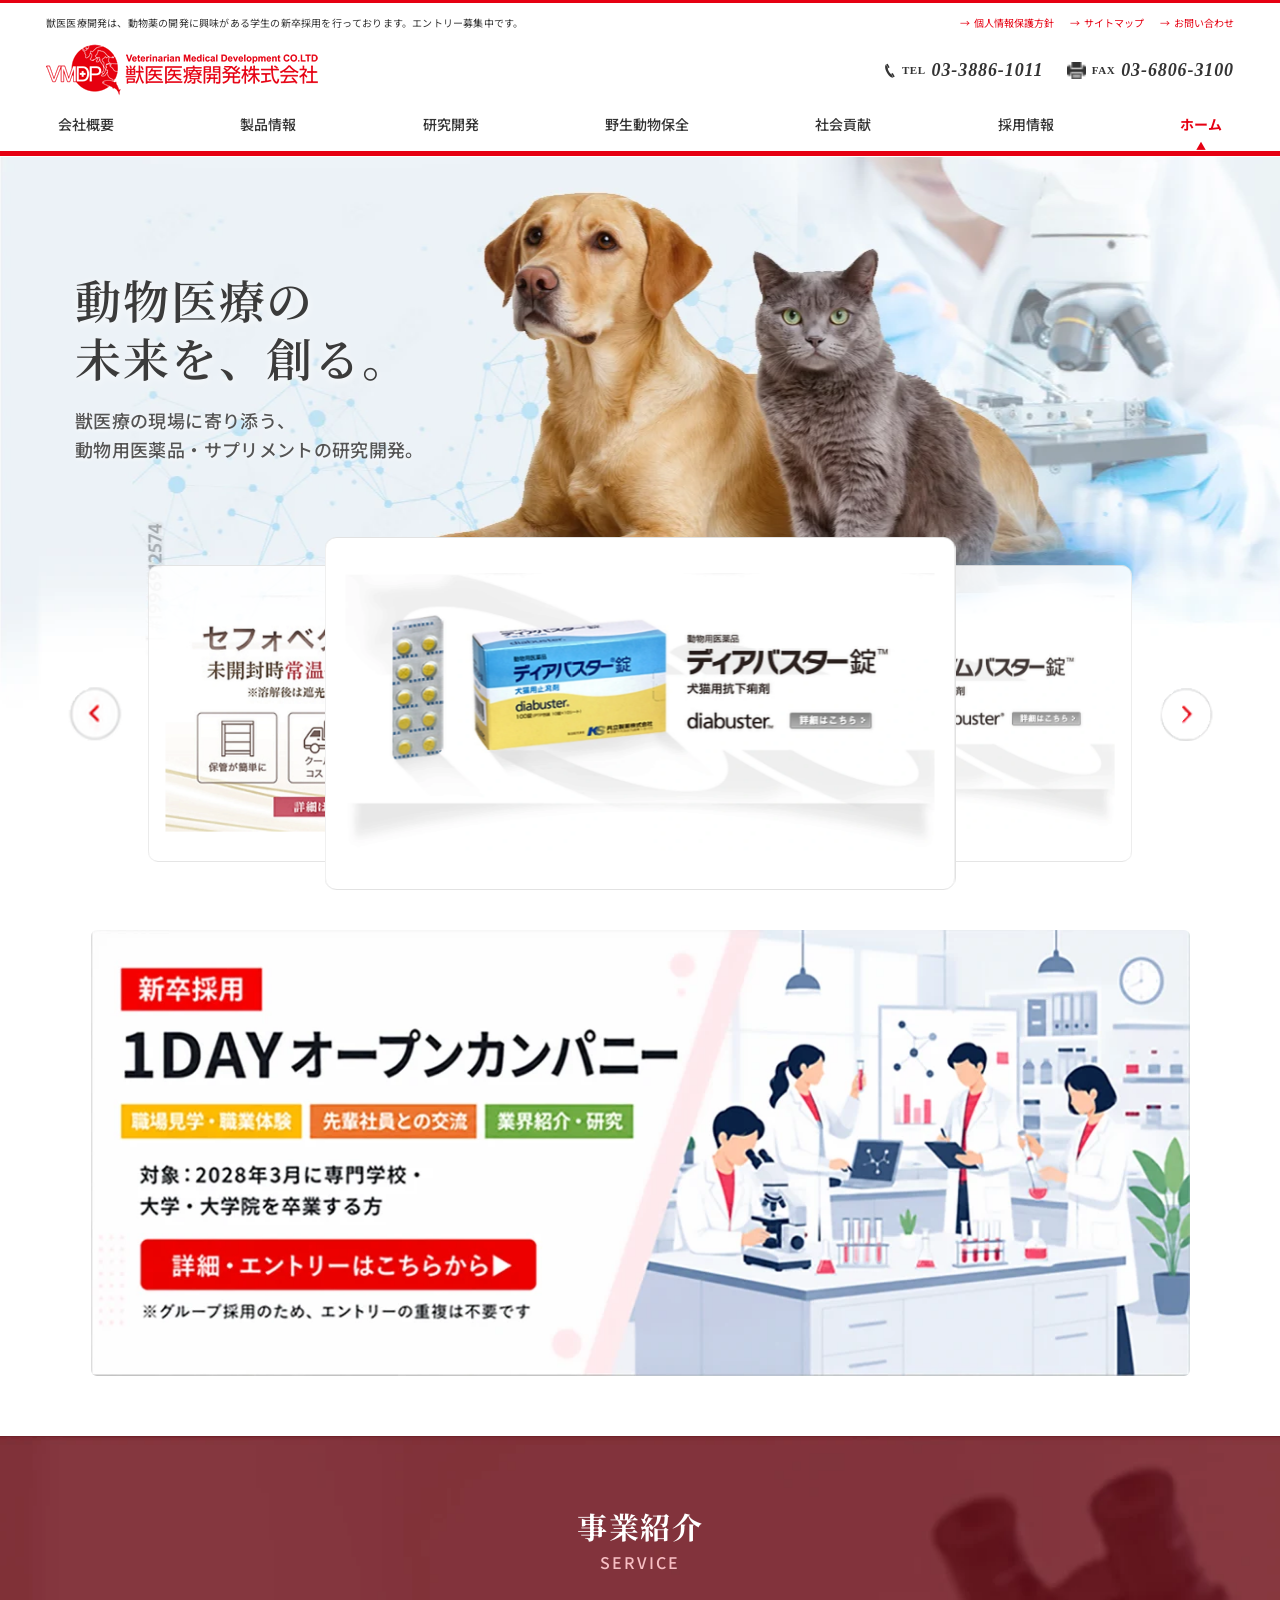
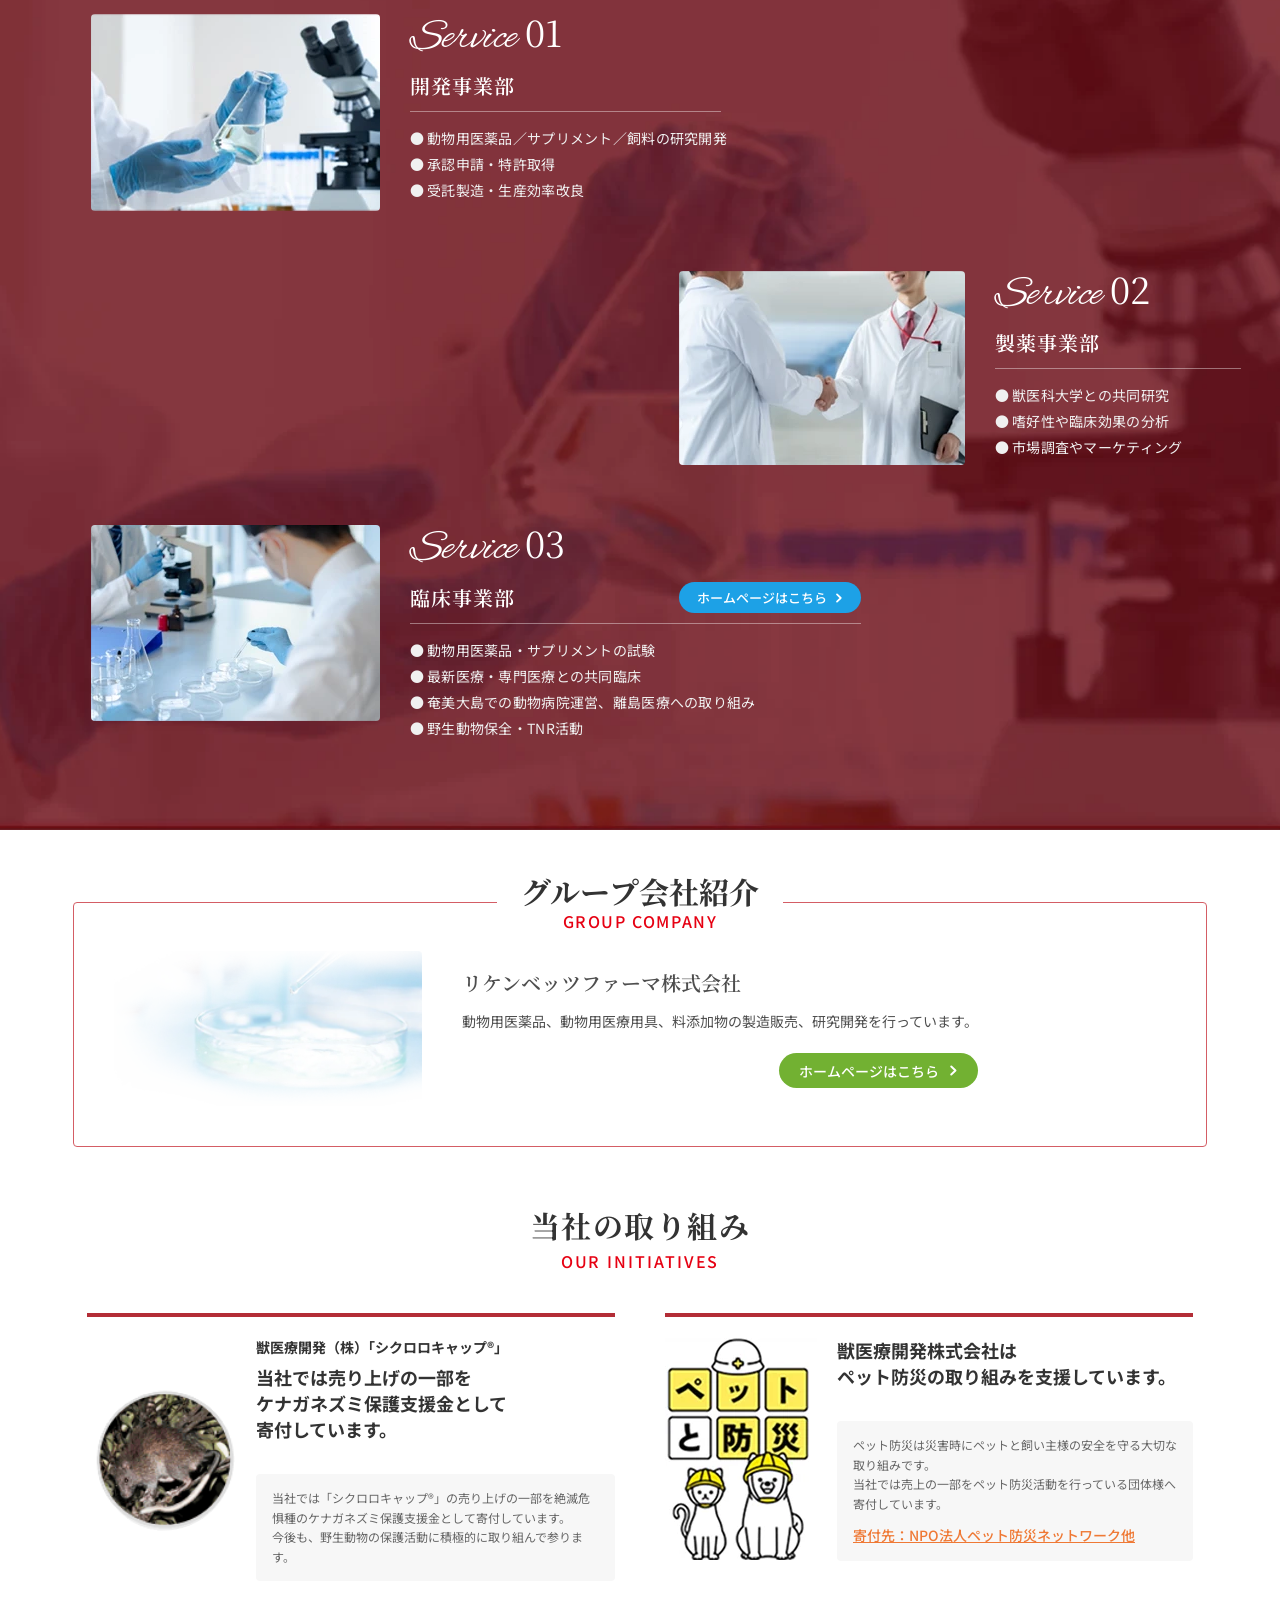
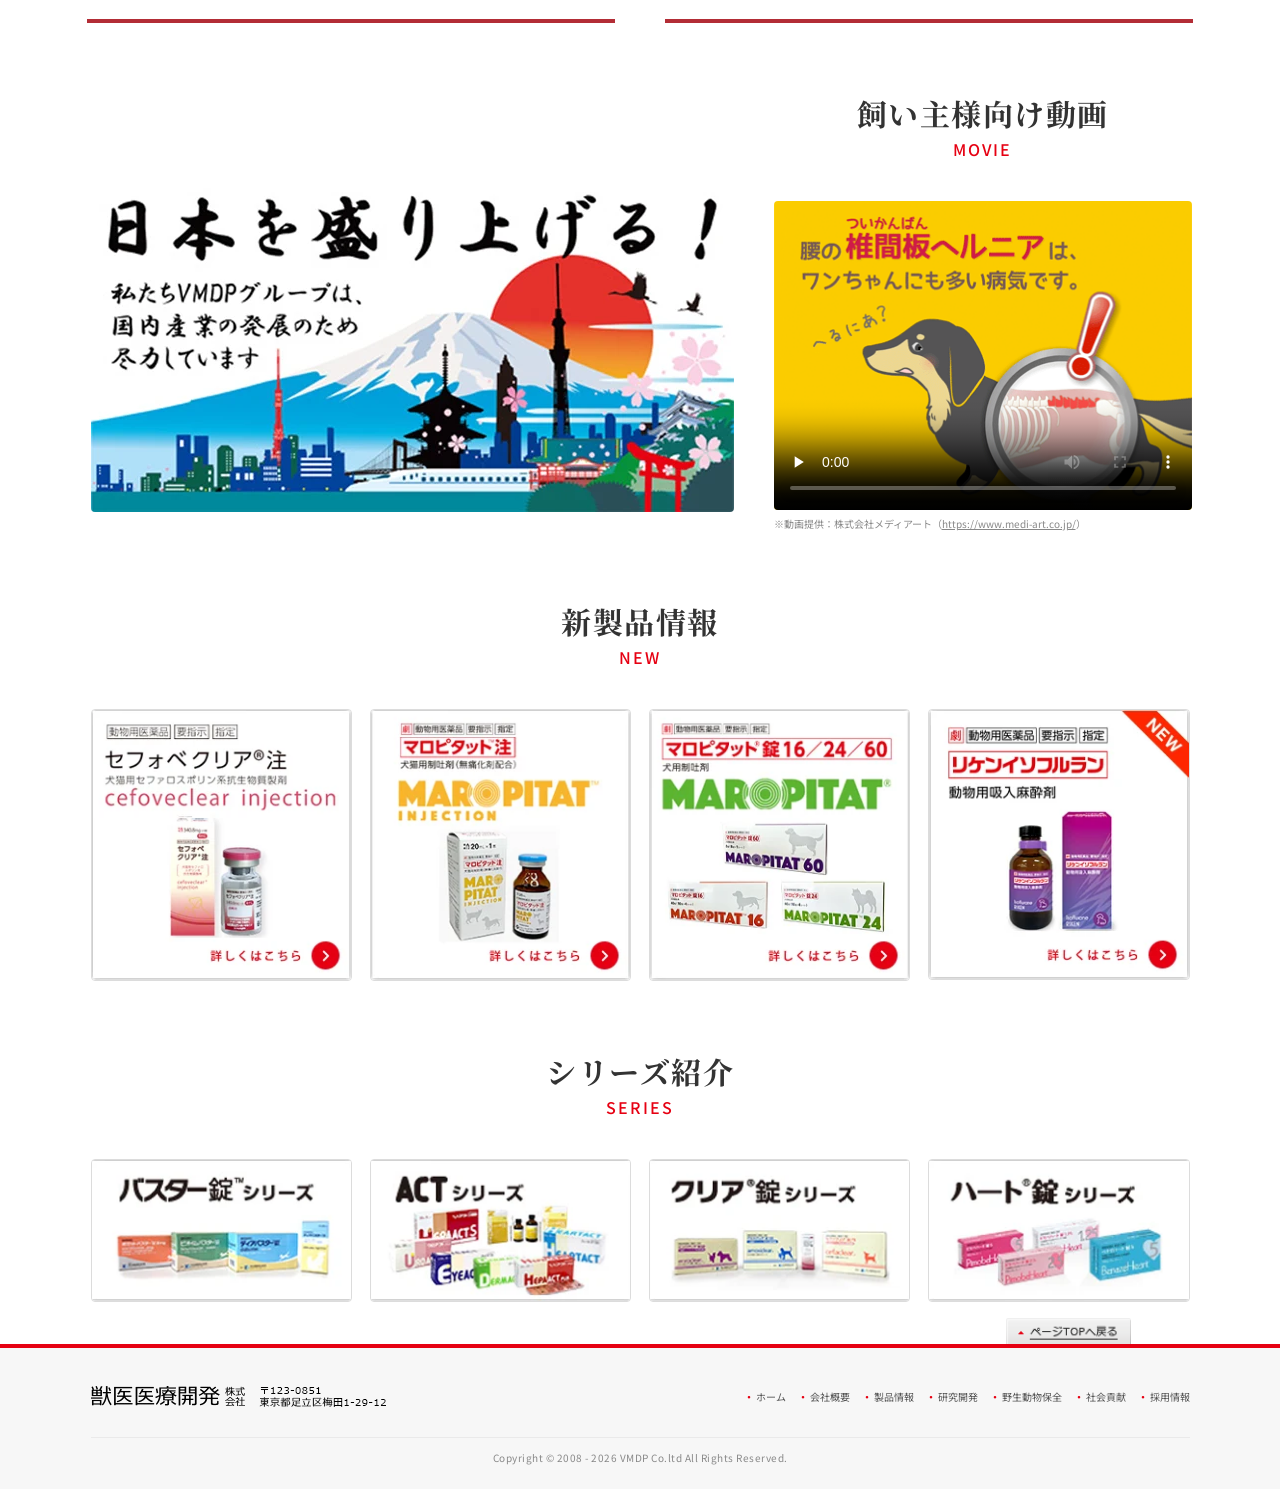
==== index.html @ 459ebd84 "Initial commit" ====
<!DOCTYPE html>
<html lang="ja">

<head>
    <meta charset="UTF-8">
    <meta name="viewport" content="width=device-width, initial-scale=1.0">
    <title>獣医医療開発株式会社　－VMDP－[home]</title>
    <meta name="keywords" content="獣医医療開発,獣医,獣医師,求人,募集,採用募集，ディアバスター,ビオイムバスター,ボミットバスター,ウロアクト,ヘパアクト">
    <meta name="description" content="獣医医療開発株式会社は、動物用医薬品・サプリメントの開発会社です。投薬コンプライアンス向上を目指し、製品開発を行っております。">
    <meta name="robots" content="ALL">

    <!-- Google Fonts: Noto Sans JP, Noto Serif JP, Alex Brush -->
    <link rel="preconnect" href="https://fonts.googleapis.com">
    <link rel="preconnect" href="https://fonts.gstatic.com" crossorigin>
    <link
        href="https://fonts.googleapis.com/css2?family=Alex+Brush&family=Noto+Sans+JP:wght@400;500;700&family=Noto+Serif+JP:wght@400;500;600;700&display=swap"
        rel="stylesheet">
    <link href="https://unpkg.com/aos@2.3.1/dist/aos.css" rel="stylesheet">
    <!-- Stylesheets -->
    <link rel="stylesheet" href="css/main.css">
    <link rel="stylesheet" href="css/top.css">
</head>

<body>
    <div id="allContents">

        <!-- ==================================================================
             Site Header
             ================================================================== -->
        <header class="site-header" id="header">
            <div class="header-inner">
                <!-- Top Utility Bar (Desktop only) -->
                <div class="header-top-bar">
                    <p class="header-notice">獣医医療開発は、動物薬の開発に興味がある学生の新卒採用を行っております。エントリー募集中です。</p>
                    <nav class="header-links" aria-label="Utility Links">
                        <a href="https://www.vmdp.jp/policy/">個人情報保護方針</a>
                        <a href="https://www.vmdp.jp/sitemap/">サイトマップ</a>
                        <a
                            href="mailto:&#109;&#107;&#45;&#118;&#101;&#116;&#64;&#118;&#109;&#100;&#112;&#46;&#106;&#112;">お問い合わせ</a>
                    </nav>
                </div>

                <!-- Middle Branding & Tel / SP Hamburger -->
                <div class="header-mid-bar">
                    <div class="header-logo">
                        <a href="index.html">
                            <picture>
                                <source media="(max-width: 767px)" srcset="images/2.webp" type="image/webp">
                                <source media="(max-width: 767px)" srcset="images/2.png" type="image/png">
                                <source srcset="images/19.png" type="image/png">
                                <img src="images/19.png" alt="獣医医療開発株式会社" width="272" height="52">
                            </picture>
                        </a>
                    </div>

                    <!-- Contact Details (Desktop) -->
                    <div class="header-contact">
                        <div class="contact-item">
                            <img src="images/2 .png" alt="TEL" width="12" height="17">
                            <span class="contact-label">TEL</span>
                            <span class="contact-number">03-3886-1011</span>
                        </div>
                        <div class="contact-item">
                            <img src="images/layer-13.png" alt="FAX" width="13" height="12">
                            <span class="contact-label">FAX</span>
                            <span class="contact-number">03-6806-3100</span>
                        </div>
                    </div>

                    <!-- Hamburger Button (Mobile <=767px) -->
                    <button type="button" class="hamburger-btn" id="hamburgerBtn" aria-label="メニューを開く"
                        aria-expanded="false" aria-controls="mobileDrawer">
                        <span class="bar bar-1"></span>
                        <span class="bar bar-2"></span>
                        <span class="bar bar-3"></span>
                    </button>
                </div>

                <!-- Main Global Navigation (Desktop) -->
                <nav class="header-nav" aria-label="Main Navigation">
                    <ul>
                        <li class="menuCorp"><a href="corp/index.html">会社概要</a></li>
                        <li class="menuProducts"><a href="http://vmdp.jp/products">製品情報</a></li>
                        <li class="menudDevelopment"><a href="https://www.vmdp.jp/development">研究開発</a></li>
                        <li class="menuProtection"><a href="https://www.vmdp.jp/protection">野生動物保全</a></li>
                        <li class="menudContributions"><a href="https://www.vmdp.jp/contributions">社会貢献</a></li>
                        <li class="menuRecruit"><a href="https://www.vmdp.jp/recruit">採用情報</a></li>
                        <li class="menuTop active"><a href="index.html">ホーム</a></li>
                    </ul>
                </nav>
            </div>
        </header>

        <!-- Mobile Full-screen Drawer Menu (Matching SP PSD メニューOPEN) -->
        <div class="mobile-drawer" id="mobileDrawer" aria-hidden="true">
            <div class="drawer-header">
                <button type="button" class="drawer-close-btn" id="drawerCloseBtn" aria-label="メニューを閉じる">
                    <span class="close-icon">&times;</span>
                </button>
            </div>
            <nav class="drawer-nav" aria-label="Mobile Navigation">
                <ul class="drawer-menu-list">
                    <li class="drawer-item active">
                        <a href="#">
                            <div class="drawer-item-text">
                                <span class="drawer-title-ja">ホーム</span>
                                <span class="drawer-title-en">HOME</span>
                            </div>
                            <span class="drawer-arrow">&gt;</span>
                        </a>
                    </li>
                    <li class="drawer-item">
                        <a href="corp/index.html">
                            <div class="drawer-item-text">
                                <span class="drawer-title-ja">会社概要</span>
                                <span class="drawer-title-en">COMPANY</span>
                            </div>
                            <span class="drawer-arrow">&gt;</span>
                        </a>
                    </li>
                    <li class="drawer-item">
                        <a href="http://vmdp.jp/products/">
                            <div class="drawer-item-text">
                                <span class="drawer-title-ja">製品情報</span>
                                <span class="drawer-title-en">PRODUCTS</span>
                            </div>
                            <span class="drawer-arrow">&gt;</span>
                        </a>
                    </li>
                    <li class="drawer-item">
                        <a href="https://www.vmdp.jp/development/">
                            <div class="drawer-item-text">
                                <span class="drawer-title-ja">研究開発</span>
                                <span class="drawer-title-en">development</span>
                            </div>
                            <span class="drawer-arrow">&gt;</span>
                        </a>
                    </li>
                    <li class="drawer-item">
                        <a href="https://www.vmdp.jp/protection/">
                            <div class="drawer-item-text">
                                <span class="drawer-title-ja">野生動物保全</span>
                                <span class="drawer-title-en">protection</span>
                            </div>
                            <span class="drawer-arrow">&gt;</span>
                        </a>
                    </li>
                    <li class="drawer-item">
                        <a href="https://www.vmdp.jp/contributions/">
                            <div class="drawer-item-text">
                                <span class="drawer-title-ja">社会貢献</span>
                                <span class="drawer-title-en">contributions</span>
                            </div>
                            <span class="drawer-arrow">&gt;</span>
                        </a>
                    </li>
                    <li class="drawer-item drawer-item-recruit">
                        <a href="https://www.vmdp.jp/recruit/">
                            <div class="drawer-item-text">
                                <span class="drawer-badge">新卒採用</span>
                                <span class="drawer-title-ja">採用情報</span>
                            </div>
                            <span class="drawer-arrow">&gt;</span>
                        </a>
                    </li>
                </ul>

                <div class="drawer-sublinks">
                    <a href="https://www.vmdp.jp/policy/">個人情報保護方針</a>
                    <span class="sublinks-sep">|</span>
                    <a href="https://www.vmdp.jp/sitemap/">サイトマップ</a>
                    <span class="sublinks-sep">|</span>
                    <a href="mailto:mk-vet@vmdp.jp">お問い合わせ</a>
                </div>
            </nav>
        </div>
        <div class="drawer-backdrop" id="drawerBackdrop"></div>

        <!-- ==================================================================
             Main Content Area
             ================================================================== -->
        <main id="main">

            <!-- Hero / Main Visual Section -->
            <section class="hero-section" id="hero">
                <div class="hero-text-block" data-aos="fade-right" data-aos-offset="300" data-aos-easing="ease-in-sine">
                    <h1 class="hero-catchcopy">動物医療の<br>未来を、創る。</h1>
                    <p class="hero-subcopy">獣医療の現場に寄り添う、<br>動物用医薬品・サプリメントの研究開発。</p>
                </div>

                <!-- Mobile Separated Hero Visual Layer (Matching SP reference) -->
                <div class="hero-sp-visual" aria-hidden="true">
                    <picture>
                        <source srcset="images/mbl23.webp" type="image/webp">
                        <img src="images/mbl23.png" alt="" width="388" height="239">
                    </picture>
                </div>

                <!-- Floating Product 3D Card Slider -->
                <div class="hero-slider-wrap" id="heroSliderWrap">
                    <button type="button" class="slider-arrow slider-arrow-prev" id="sliderPrevBtn" aria-label="前へ">
                        <picture>
                            <source media="(max-width: 767px)" srcset="images/9.png">
                            <img src="images/arrow_prev.png" alt="前へ" width="70" height="83">
                        </picture>
                    </button>

                    <div class="hero-slider-stage" id="heroSliderStage">
                        <!-- Slide 1: セフォベクリア注 -->
                        <a href="https://www.vmdp.jp/products/cefoveclear/cefoveclear.html"
                            class="hero-slider-card card-center is-active" aria-label="セフォベクリア注">
                            <picture>
                                <source srcset="slider/028_hd.webp" type="image/webp">
                                <img src="slider/028_hd.png" alt="セフォベクリア注" class="slider-card-inner-img" width="1170"
                                    height="558" fetchpriority="high">
                            </picture>
                        </a>
                        <!-- Slide 2: ディアバスター錠 -->
                        <a href="https://www.vmdp.jp/products/diabuster/diabuster.html"
                            class="hero-slider-card card-next" aria-label="ディアバスター錠">
                            <picture>
                                <source srcset="slider/001_hd.webp" type="image/webp">
                                <img src="slider/001_hd.png" alt="ディアバスター錠" class="slider-card-inner-img" width="1254"
                                    height="600">
                            </picture>
                        </a>
                        <!-- Slide 3: ビオイムバスター錠 -->
                        <a href="https://www.vmdp.jp/products/bioymbuster/bioymbuster.html"
                            class="hero-slider-card card-hidden-right" aria-label="ビオイムバスター錠">
                            <picture>
                                <source srcset="slider/002_hd.webp" type="image/webp">
                                <img src="slider/002_hd.png" alt="ビオイムバスター錠" class="slider-card-inner-img" width="1254"
                                    height="600">
                            </picture>
                        </a>
                        <!-- Slide 4: ボミットバスター錠 -->
                        <a href="https://www.vmdp.jp/products/vomitbuster/vomitbuster.html"
                            class="hero-slider-card card-hidden-right" aria-label="ボミットバスター錠">
                            <picture>
                                <source srcset="slider/003_hd.webp" type="image/webp">
                                <img src="slider/003_hd.png" alt="ボミットバスター錠" class="slider-card-inner-img" width="1254"
                                    height="600">
                            </picture>
                        </a>
                        <!-- Slide 5: アモキシクリア錠 -->
                        <a href="https://www.vmdp.jp/products/amoxiclear/amoxiclear.html"
                            class="hero-slider-card card-hidden-left" aria-label="アモキシクリア錠">
                            <picture>
                                <source srcset="slider/004_hd.webp" type="image/webp">
                                <img src="slider/004_hd.png" alt="アモキシクリア錠" class="slider-card-inner-img" width="1254"
                                    height="600">
                            </picture>
                        </a>
                        <!-- Slide 6: セファクリア錠 -->
                        <a href="https://www.vmdp.jp/products/cefaclear/cefaclear.html"
                            class="hero-slider-card card-prev" aria-label="セファクリア錠">
                            <picture>
                                <source srcset="slider/005_hd.webp" type="image/webp">
                                <img src="slider/005_hd.png" alt="セファクリア錠" class="slider-card-inner-img" width="1254"
                                    height="600">
                            </picture>
                        </a>
                    </div>

                    <button type="button" class="slider-arrow slider-arrow-next" id="sliderNextBtn" aria-label="次へ">
                        <picture>
                            <source media="(max-width: 767px)" srcset="images/8.png">
                            <img src="images/22.png" alt="次へ" width="84" height="97">
                        </picture>
                    </button>
                </div>

                <!-- Hero Bottom Wave Transition (Clean curve path) -->
                <div class="hero-wave-container" aria-hidden="true">
                    <svg class="hero-wave-svg" viewBox="0 0 1440 60" preserveAspectRatio="none">
                        <path fill="#ffffff" d="M0,20 C380,55 960,-10 1440,25 L1440,60 L0,60 Z"></path>
                    </svg>
                </div>
            </section>

            <!-- 1DAY Open Company Recruit Banner -->
            <section class="top-recruit-section" aria-label="1DAY オープンカンパニー">
                <a href="https://www.vmdp.jp/recruit" class="recruit-banner-link" data-aos="fade-right"
                    data-aos-offset="300" data-aos-easing="ease-in-sine">
                    <picture>
                        <source media="(max-width: 767px)" srcset="images/12.webp" type="image/webp">
                        <source media="(max-width: 767px)" srcset="images/12.png" type="image/png">
                        <source srcset="images/43.webp" type="image/webp">
                        <img src="images/43.png" alt="新卒採用 1DAY オープンカンパニー 短時間・WEB開催 大阪と東京2会場 獣医師の就業 詳細・エントリーはこちらから"
                            width="1131" height="459" loading="lazy">
                    </picture>
                </a>
            </section>

            <!-- 事業紹介 (SERVICE) Section -->
            <section class="service-section" id="service">
                <div class="service-container">
                    <div class="section-heading light">
                        <h2 class="main-title">事業紹介</h2>
                        <span class="sub-title">SERVICE</span>
                    </div>

                    <!-- Service 01: 開発事業部 -->
                    <article class="service-item service-item-01">
                        <div class="service-photo" data-aos="fade-right" data-aos-offset="300"
                            data-aos-easing="ease-in-sine">
                            <picture>
                                <source srcset="images/service_01.webp" type="image/webp">
                                <img src="images/service_01.jpg" alt="開発事業部" width="289" height="197" loading="lazy">
                            </picture>
                        </div>
                        <div class="service-info">
                            <div class="service-num-row">
                                <span class="service-script">Service</span>
                                <span class="service-num">01</span>
                            </div>
                            <h3 class="service-division">開発事業部</h3>
                            <div class="service-line line-01"></div>
                            <ul class="service-bullets">
                                <li>● 動物用医薬品／サプリメント／飼料の研究開発</li>
                                <li>● 承認申請・特許取得</li>
                                <li>● 受託製造・生産効率改良</li>
                            </ul>
                        </div>
                    </article>

                    <!-- Service 02: 製薬事業部 (PC right-aligned) -->
                    <article class="service-item service-item-02">
                        <div class="service-photo" data-aos="fade-left" data-aos-offset="300"
                            data-aos-easing="ease-in-sine">
                            <picture>
                                <source srcset="images/service_02.webp" type="image/webp">
                                <img src="images/service_02.jpg" alt="製薬事業部" width="286" height="194" loading="lazy">
                            </picture>
                        </div>
                        <div class="service-info">
                            <div class="service-num-row">
                                <span class="service-script">Service</span>
                                <span class="service-num">02</span>
                            </div>
                            <h3 class="service-division">製薬事業部</h3>
                            <div class="service-line line-02"></div>
                            <ul class="service-bullets">
                                <li>● 獣医科大学との共同研究</li>
                                <li>● 嗜好性や臨床効果の分析</li>
                                <li>● 市場調査やマーケティング</li>
                            </ul>
                        </div>
                    </article>

                    <!-- Service 03: 臨床事業部 -->
                    <article class="service-item service-item-03">
                        <div class="service-photo" data-aos="fade-right" data-aos-offset="300"
                            data-aos-easing="ease-in-sine">
                            <picture>
                                <source srcset="images/service_03.webp" type="image/webp">
                                <img src="images/service_03.jpg" alt="臨床事業部" width="289" height="196" loading="lazy">
                            </picture>
                        </div>
                        <div class="service-info">
                            <div class="service-num-row">
                                <span class="service-script">Service</span>
                                <span class="service-num">03</span>
                            </div>
                            <div class="service-division-row">
                                <h3 class="service-division">臨床事業部</h3>
                                <a href="https://www.vmdp.jp/" target="_blank" rel="noopener noreferrer"
                                    class="btn-blue-pill">
                                    <span>ホームページはこちら</span>
                                    <svg class="btn-chevron" viewBox="0 0 10 14" fill="none" stroke="currentColor"
                                        stroke-width="2.2" stroke-linecap="round" stroke-linejoin="round"
                                        aria-hidden="true">
                                        <polyline points="2.5,2.5 7.2,7 2.5,11.5" />
                                    </svg>
                                </a>
                            </div>
                            <div class="service-line line-03"></div>
                            <ul class="service-bullets">
                                <li>● 動物用医薬品・サプリメントの試験</li>
                                <li>● 最新医療・専門医療との共同臨床</li>
                                <li>● 奄美大島での動物病院運営、離島医療への取り組み</li>
                                <li>● 野生動物保全・TNR活動</li>
                            </ul>
                        </div>
                    </article>
                </div>
            </section>

            <!-- グループ会社紹介 (GROUP COMPANY) Section -->
            <section class="group-company-section" id="group-company">
                <div class="group-company-heading">
                    <h2 class="main-title">グループ会社紹介</h2>
                    <span class="sub-title">Group COMPANY</span>
                </div>
                <div class="group-company-content">
                    <div class="group-building-photo" data-aos="fade-right" data-aos-offset="300"
                        data-aos-easing="ease-in-sine">
                        <picture>
                            <source srcset="images/107.webp" type="image/webp">
                            <img src="images/107.png" alt="リケンベッツファーマ株式会社 社屋" width="308" height="155" loading="lazy">
                        </picture>
                    </div>
                    <div class="group-company-info">
                        <h3 class="group-company-name">リケンベッツファーマ株式会社</h3>
                        <p class="group-company-desc">動物用医薬品、動物用医療用具、料添加物の製造販売、研究開発を行っています。</p>
                        <div class="group-company-btn-green">
                            <a href="https://www.vmdp.jp/" target="_blank" rel="noopener noreferrer"
                                class="btn-green-pill">
                                <span>ホームページはこちら</span>
                                <svg class="btn-chevron" viewBox="0 0 10 14" fill="none" stroke="currentColor"
                                    stroke-width="2.2" stroke-linecap="round" stroke-linejoin="round"
                                    aria-hidden="true">
                                    <polyline points="2.5,2.5 7.2,7 2.5,11.5" />
                                </svg>
                            </a>
                        </div>
                    </div>
                </div>
            </section>

            <!-- 当社の取り組み (OUR INITIATIVES) Section -->
            <section class="initiatives-section" id="initiatives">
                <div class="section-heading">
                    <h2 class="main-title">当社の取り組み</h2>
                    <span class="sub-title">Our Initiatives</span>
                </div>

                <div class="initiatives-grid">
                    <!-- Left Column: ケナガネズミ -->
                    <div class="initiative-col">
                        <div class="initiative-header-row">
                            <div class="round-image-wrap" data-aos="fade-right" data-aos-offset="300"
                                data-aos-easing="ease-in-sine">
                                <picture>
                                    <source srcset="images/106.png" type="image/webp">
                                    <img src="images/106.png" alt="ケナガネズミ" width="149" height="144" loading="lazy">
                                </picture>
                            </div>
                            <div class="initiative-text-side">
                                <p class="initiative-sub">獣医療開発（株）「シクロロキャップ®」</p>
                                <p class="initiative-bold-copy">当社では売り上げの一部を<br>ケナガネズミ保護支援金として<br>寄付しています。</p>
                                <div class="initiative-gray-box">
                                    当社では「シクロロキャップ®」の売り上げの一部を絶滅危惧種のケナガネズミ保護支援金として寄付しています。<br>今後も、野生動物の保護活動に積極的に取り組んで参ります。
                                </div>
                            </div>
                        </div>

                    </div>

                    <!-- Right Column: ペット防災 -->
                    <div class="initiative-col">
                        <div class="initiative-header-row">
                            <div class="bousai-image-wrap" data-aos="fade-left" data-aos-offset="300"
                                data-aos-easing="ease-in-sine">
                                <picture>
                                    <source srcset="images/pet_bousai.webp" type="image/webp">
                                    <img src="images/pet_bousai.png" alt="ペットと防災" width="152" height="222"
                                        loading="lazy">
                                </picture>
                            </div>
                            <div class="initiative-text-side">
                                <p class="initiative-bold-copy">獣医療開発株式会社は<br>ペット防災の取り組みを支援しています。</p>
                                <div class="initiative-gray-box">
                                    ペット防災は災害時にペットと飼い主様の安全を守る大切な取り組みです。<br>当社では売上の一部をペット防災活動を行っている団体様へ寄付しています。
                                    <a href="https://petbousai.jp/support-company" target="_blank"
                                        rel="noopener noreferrer" class="link-orange">寄付先：NPO法人ペット防災ネットワーク他</a>
                                </div>
                            </div>
                        </div>

                    </div>
                </div>
            </section>

            <!-- 飼い主様向け動画 & 日本を盛り上げる Section -->
            <section class="media-section" id="media">
                <!-- Left Banner: 日本を盛り上げる！ -->
                <div class="media-banner-col" data-aos="fade-right" data-aos-offset="300"
                    data-aos-easing="ease-in-sine">
                    <picture>
                        <source media="(max-width: 767px)" srcset="images/56.webp" type="image/webp">
                        <source media="(max-width: 767px)" srcset="images/56.png" type="image/png">
                        <source srcset="images/94.webp" type="image/webp">
                        <img src="images/94.png" alt="日本を盛り上げる！ 私たちVMDPグループは、日本全国の獣医療従事者の皆様を応援しています。" width="643"
                            height="332" loading="lazy">
                    </picture>
                </div>

                <!-- Right Video: 飼い主様向け動画 -->
                <div class="media-video-col">
                    <div class="section-heading">
                        <h2 class="main-title">飼い主様向け動画</h2>
                        <span class="sub-title">MOVIE</span>
                    </div>
                    <div class="video-player-wrap" data-aos="fade-left" data-aos-offset="300"
                        data-aos-easing="ease-in-sine">
                        <video controls poster="images/top_movie/movie_thum.png" controlsList="nodownload"
                            preload="none" aria-label="飼い主様向け動画">
                            <source src="images/top_movie/owner.webm" type="video/mp4">
                            <p>※ご利用のブラウザでは動画を再生することができません。</p>
                        </video>
                    </div>
                    <p class="movie-caption">※動画提供：株式会社メディアート（<a href="https://www.medi-art.co.jp/" target="_blank"
                            rel="noopener noreferrer">https://www.medi-art.co.jp/</a>）</p>
                </div>
            </section>

            <!-- 新製品情報 (NEW) Section -->
            <section class="new-products-section" id="new-products">
                <div class="section-heading">
                    <h2 class="main-title">新製品情報</h2>
                    <span class="sub-title">NEW</span>
                </div>

                <div class="products-grid">
                    <a href="https://www.vmdp.jp/products/cefoveclear/" class="product-card-link" data-aos="fade-right"
                        data-aos-offset="300" data-aos-easing="ease-in-sine">
                        <picture>
                            <source srcset="images/new_prod_1.webp" type="image/webp">
                            <img src="images/new_prod_1.png" alt="セフォベクリア注" width="269" height="280" loading="lazy">
                        </picture>
                    </a>
                    <a href="https://www.vmdp.jp/products/maropitat/" class="product-card-link" data-aos="fade-right"
                        data-aos-offset="300" data-aos-easing="ease-in-sine">
                        <picture>
                            <source srcset="images/new_prod_2.webp" type="image/webp">
                            <img src="images/new_prod_2.png" alt="マロピタット注" width="269" height="280" loading="lazy">
                        </picture>
                    </a>
                    <a href="https://www.vmdp.jp/products/maropitat_tab/" class="product-card-link" data-aos="fade-left"
                        data-aos-offset="300" data-aos-easing="ease-in-sine">
                        <picture>
                            <source srcset="images/new_prod_3.webp" type="image/webp">
                            <img src="images/new_prod_3.png" alt="マロピタット錠" width="269" height="280" loading="lazy">
                        </picture>
                    </a>
                    <a href="https://www.vmdp.jp/products/isoflurane/" class="product-card-link" data-aos="fade-left"
                        data-aos-offset="300" data-aos-easing="ease-in-sine">
                        <picture>
                            <source srcset="images/new_prod_4.webp" type="image/webp">
                            <img src="images/new_prod_4.png" alt="リケンイソフラン" width="270" height="280" loading="lazy">
                        </picture>
                    </a>
                </div>
            </section>

            <!-- シリーズ紹介 (SERIES) Section -->
            <section class="series-section" id="series">
                <div class="section-heading">
                    <h2 class="main-title">シリーズ紹介</h2>
                    <span class="sub-title">SERIES</span>
                </div>

                <div class="series-grid">
                    <a href="https://www.vmdp.jp/series_buster/" class="series-card-link" data-aos="fade-right"
                        data-aos-offset="300" data-aos-easing="ease-in-sine">
                        <picture>
                            <source srcset="images/series_1.webp" type="image/webp">
                            <img src="images/series_1.png" alt="バスター錠シリーズ" width="269" height="143" loading="lazy">
                        </picture>
                    </a>
                    <a href="https://www.vmdp.jp/series_act/" class="series-card-link" data-aos="fade-right"
                        data-aos-offset="300" data-aos-easing="ease-in-sine">
                        <picture>
                            <source srcset="images/series_2.webp" type="image/webp">
                            <img src="images/series_2.png" alt="ACTシリーズ" width="269" height="143" loading="lazy">
                        </picture>
                    </a>
                    <a href="https://www.vmdp.jp/series_clear/" class="series-card-link" data-aos="fade-left"
                        data-aos-offset="300" data-aos-easing="ease-in-sine">
                        <picture>
                            <source srcset="images/series_3.webp" type="image/webp">
                            <img src="images/series_3.png" alt="クリア錠シリーズ" width="269" height="143" loading="lazy">
                        </picture>
                    </a>
                    <a href="https://www.vmdp.jp/series_heart/" class="series-card-link" data-aos="fade-left"
                        data-aos-offset="300" data-aos-easing="ease-in-sine">
                        <picture>
                            <source srcset="images/series_4.webp" type="image/webp">
                            <img src="images/series_4.png" alt="ハート錠シリーズ" width="270" height="143" loading="lazy">
                        </picture>
                    </a>
                </div>
            </section>

        </main>

        <!-- ==================================================================
             Site Footer
             ================================================================== -->
        <div class="site-footer-wrap">
            <!-- Back to top button (Desktop) -->
            <div class="footer-pagetop-bar">
                <a href="#allContents" class="pagetop-link" aria-label="ページTOPへ戻る">
                    <img src="images/bt_totop.gif" alt="ページTOPへ戻る" width="125" height="26">
                </a>
            </div>

            <!-- Footer main -->
            <footer class="site-footer" id="footer">
                <div class="footer-inner">
                    <!-- Desktop Footer Row -->
                    <div class="footer-main-row">
                        <div class="footer-brand">
                            <a href="index.html">
                                <picture>
                                    <source srcset="images/footer_logo.webp" type="image/webp">
                                    <img src="images/footer_logo.png" alt="獣医医療開発株式会社" width="363" height="41"
                                        loading="lazy">
                                </picture>
                            </a>
                        </div>
                        <nav class="footer-nav" aria-label="Footer Navigation">
                            <ul>
                                <li class="menuTop"><a href="index.html">ホーム</a></li>
                                <li class="menuCorp"><a href="https://www.vmdp.jp/corp/">会社概要</a></li>
                                <li class="menuProducts"><a href="http://vmdp.jp/products/">製品情報</a></li>
                                <li class="menudDevelopment"><a href="https://www.vmdp.jp/development/">研究開発</a></li>
                                <li class="menuProtection"><a href="https://www.vmdp.jp/protection/">野生動物保全</a></li>
                                <li class="menudContributions"><a href="https://www.vmdp.jp/contributions/">社会貢献</a>
                                </li>
                                <li class="menuRecruit"><a href="https://www.vmdp.jp/recruit/">採用情報</a></li>
                            </ul>
                        </nav>
                    </div>

                    <!-- SP Mobile Footer Content (Matching SP PSD) -->
                    <div class="footer-sp-content">
                        <div class="footer-sp-logo">
                            <a href="index.html">
                                <picture>
                                    <source srcset="images/footer_logo_sp.webp" type="image/webp">
                                    <img src="images/footer_logo_sp.png" alt="獣医医療開発株式会社" width="376" height="50"
                                        loading="lazy">
                                </picture>
                            </a>
                        </div>
                        <nav class="footer-sp-nav" aria-label="Mobile Footer Navigation">
                            <ul class="sp-nav-col">
                                <li><a href="index.html"><span class="sp-dot">●</span>ホーム</a></li>
                                <li><a href="https://www.vmdp.jp/corp/"><span class="sp-dot">●</span>会社概要</a></li>
                                <li><a href="http://vmdp.jp/products/"><span class="sp-dot">●</span>製品情報</a></li>
                                <li><a href="https://www.vmdp.jp/development/"><span class="sp-dot">●</span>研究開発</a>
                                </li>
                            </ul>
                            <ul class="sp-nav-col">
                                <li><a href="https://www.vmdp.jp/protection/"><span class="sp-dot">●</span>野生動物保全</a>
                                </li>
                                <li><a href="https://www.vmdp.jp/contributions/"><span class="sp-dot">●</span>社会貢献</a>
                                </li>
                                <li><a href="https://www.vmdp.jp/recruit/"><span class="sp-dot">●</span>採用情報</a></li>
                            </ul>
                        </nav>
                    </div>

                    <p class="footer-copyright">Copyright &copy; 2008 - 2026 VMDP Co.ltd All Rights Reserved.</p>
                </div>
            </footer>
        </div>

        <!-- Floating Back to Top Button for Mobile (Matching SP PSD 楕円形 1) -->
        <a href="#allContents" class="sp-floating-totop" id="spTotop" aria-label="ページTOPへ戻る">
            <picture>
                <source srcset="images/sp_totop.webp" type="image/webp">
                <img src="images/sp_totop.png" alt="TOP" width="56" height="56">
            </picture>
        </a>

    </div>

    <!-- Scripts -->
    <script src="js/main.js"></script>
    <script src="https://unpkg.com/aos@2.3.1/dist/aos.js"></script>
    <script>
        AOS.init();
    </script>
</body>

</html>
---- css/main.css ----
/* ==========================================================================
   VMDP Main Stylesheet
   Modern semantic CSS, rem units, zero unnecessary !important
   Responsive component breakpoints at 1279px, 1024px, 767px
   ========================================================================== */

/* --------------------------------------------------------------------------
   CSS Variables & Tokens
   -------------------------------------------------------------------------- */
:root {
    --primary-red: #e60012;
    --primary-red-hover: #c4000f;
    --dark-wine: #70222a;
    --wine-line: #b32d36;
    --wine-border: #d45d65;
    --wine-footer-bar: #8c1e28;
    --text-dark: #333333;
    --text-body: #4e4e4e;
    --text-muted: #666666;
    --text-light: #888888;
    --bg-light: #f7f7f7;
    --border-color: #e5e5e5;
    --container-width: 70.6875rem;
    /* 1131px */
    --content-max-width: 80rem;
    /* 1280px */
}

/* --------------------------------------------------------------------------
   Reset & Base Elements
   -------------------------------------------------------------------------- */
*,
*::before,
*::after {
    box-sizing: border-box;
    margin: 0;
    padding: 0;
}

html {
    font-size: 16px;
    scroll-behavior: smooth;
    overflow-x: hidden;
}

body {
    font-family: 'Noto Sans JP', -apple-system, BlinkMacSystemFont, 'Segoe UI', Roboto, 'Helvetica Neue', Arial, sans-serif;
    color: var(--text-dark);
    background-color: #ffffff;
    line-height: 1.5;
    -webkit-font-smoothing: antialiased;
    -moz-osx-font-smoothing: grayscale;
    overflow-x: hidden;
    width: 100%;
}

body.menu-open {
    overflow: hidden;
}

a {
    color: var(--primary-red);
    text-decoration: none;
    transition: color 0.25s ease, opacity 0.25s ease;
}

a:hover {
    color: var(--primary-red-hover);
    text-decoration: underline;
}

img {
    border: none;
    vertical-align: bottom;
    max-width: 100%;
    height: auto;
}

ul,
ol {
    list-style: none;
}

button {
    font-family: inherit;
}

#allContents {
    position: relative;
    width: 100%;
    min-height: 100vh;
    overflow-x: hidden;
}

/* ==========================================================================
   Site Header
   ========================================================================== */
.site-header {
    width: 100%;
    background-color: #ffffff;
    border-top: 0.1875rem solid var(--primary-red);
    /* 3px red top bar */
    border-bottom: 0.3125rem solid var(--primary-red);
    /* 5px red bottom bar */
    position: relative;
    z-index: 100;
}

.header-inner {
    max-width: var(--content-max-width);
    margin: 0 auto;
    padding: 0.75rem 2.875rem 0 2.875rem;
    /* 46px horizontal padding */
    position: relative;
}

/* Top utility bar (Desktop) */
.header-top-bar {
    display: flex;
    justify-content: space-between;
    align-items: center;
    font-size: 0.625rem;
    /* 10px */
    padding-bottom: 0.875rem;
    /* 14px */
}

.header-notice {
    color: var(--text-dark);
    font-size: 0.625rem;
    letter-spacing: 0.02em;
    font-family: 'Meiryo', 'Noto Sans JP', sans-serif;
}

.header-links {
    display: flex;
    align-items: center;
    gap: 1rem;
}

.header-links a {
    color: var(--primary-red);
    font-size: 0.625rem;
    text-decoration: none;
    display: inline-flex;
    align-items: center;
}

.header-links a::before {
    content: "→";
    margin-right: 0.25rem;
    font-size: 0.625rem;
}

.header-links a:hover {
    text-decoration: underline;
}

/* Middle Branding & Contact Bar */
.header-mid-bar {
    display: flex;
    justify-content: space-between;
    align-items: center;
    padding-bottom: 0.75rem;
    /* 12px */
}

.header-logo a {
    display: block;
}

.header-logo img {
    width: 17rem;
    /* 272px */
    height: 3.25rem;
    /* 52px */
    display: block;
}

.header-contact {
    display: flex;
    align-items: center;
    gap: 1.5rem;
    /* 24px */
}

.contact-item {
    display: flex;
    align-items: center;
    gap: 0.375rem;
    /* 6px */
}

.contact-item img {
    height: 1.0625rem;
    /* 17px */
    width: auto;
}

.contact-label {
    font-size: 0.6875rem;
    /* 11px */
    font-weight: 700;
    color: var(--text-dark);
    letter-spacing: 0.05em;
    font-family: 'Times New Roman', Times, serif;
}

.contact-number {
    font-size: 1.125rem;
    /* 18px */
    font-weight: 700;
    font-style: italic;
    color: var(--text-dark);
    letter-spacing: 0.05em;
    font-family: 'Times New Roman', Times, serif;
}

/* Main Navigation Menu */
.header-nav {
    position: relative;
    width: 100%;
}

.header-nav ul {
    display: flex;
    justify-content: space-between;
    align-items: center;
    padding: 0 0.25rem 0.625rem 0.25rem;
}

.header-nav li {
    position: relative;
}

.header-nav li a {
    display: block;
    font-size: 0.875rem;
    /* 14px */
    font-weight: 500;
    color: var(--text-dark);
    text-decoration: none;
    padding: 0.375rem 0.5rem;
    transition: color 0.2s ease;
}

.header-nav li a:hover {
    color: var(--primary-red);
    text-decoration: none;
}

/* Active indicator */
.header-nav li.active a {
    color: var(--primary-red);
    font-weight: 700;
}

.header-nav li.active::after {
    content: "▲";
    position: absolute;
    bottom: -0.625rem;
    left: 50%;
    transform: translateX(-50%);
    color: var(--primary-red);
    font-size: 0.625rem;
    line-height: 1;
}

/* Hamburger button (default hidden on desktop) */
.hamburger-btn {
    display: none;
    background: none;
    border: none;
    cursor: pointer;
    width: 2.75rem;
    height: 2.75rem;
    padding: 0.5rem;
    flex-direction: column;
    justify-content: space-around;
    align-items: center;
    position: relative;
    z-index: 1001;
}

.hamburger-btn .bar {
    display: block;
    width: 1.875rem;
    /* 30px */
    height: 0.25rem;
    /* 4px */
    background-color: var(--primary-red);
    border-radius: 0.125rem;
    transition: transform 0.3s ease, opacity 0.3s ease;
}

/* Mobile Drawer Menu (Matching SP PSD メニューOPEN) */
.mobile-drawer {
    position: fixed;
    top: 0;
    right: -100%;
    width: 85%;
    max-width: 25rem;
    /* 400px */
    height: 100vh;
    background-color: #ffffff;
    border-left: 0.25rem solid var(--primary-red);
    box-shadow: -0.5rem 0 2rem rgba(0, 0, 0, 0.2);
    z-index: 1002;
    transition: right 0.35s cubic-bezier(0.25, 0.8, 0.25, 1);
    display: flex;
    flex-direction: column;
    overflow-y: auto;
    visibility: hidden;
    pointer-events: none;
}

.mobile-drawer.open {
    right: 0;
    visibility: visible;
    pointer-events: auto;
}

.drawer-header {
    display: flex;
    justify-content: flex-end;
    align-items: center;
    padding: 1rem 1.25rem;
    border-bottom: 1px solid var(--border-color);
}

.drawer-close-btn {
    background: none;
    border: none;
    font-size: 2rem;
    line-height: 1;
    color: var(--primary-red);
    cursor: pointer;
    padding: 0.25rem 0.5rem;
}

.drawer-nav {
    padding: 1rem 0;
    display: flex;
    flex-direction: column;
    height: 100%;
}

.drawer-menu-list {
    display: flex;
    flex-direction: column;
}

.drawer-item {
    border-bottom: 1px solid #eeeeee;
}

.drawer-item a {
    display: flex;
    justify-content: space-between;
    align-items: center;
    padding: 0.875rem 1.5rem;
    text-decoration: none;
    color: var(--text-dark);
    transition: background-color 0.2s ease;
}

.drawer-item a:hover {
    background-color: #fafafa;
    text-decoration: none;
}

.drawer-item.active a {
    background-color: #fff8f8;
}

.drawer-item.active .drawer-title-ja {
    color: var(--primary-red);
    font-weight: 700;
}

.drawer-item-text {
    display: flex;
    flex-direction: column;
}

.drawer-title-ja {
    font-size: 1rem;
    font-weight: 600;
    color: var(--text-dark);
}

.drawer-title-en {
    font-size: 0.6875rem;
    color: var(--text-muted);
    letter-spacing: 0.05em;
    margin-top: 0.125rem;
    text-transform: uppercase;
}

.drawer-badge {
    font-size: 0.625rem;
    color: var(--primary-red);
    font-weight: 700;
    margin-bottom: 0.125rem;
}

.drawer-arrow {
    color: var(--primary-red);
    font-size: 1.125rem;
    font-weight: 700;
}

.drawer-sublinks {
    margin-top: auto;
    padding: 1.5rem 1.25rem 2rem 1.25rem;
    display: flex;
    justify-content: center;
    align-items: center;
    gap: 0.5rem;
    font-size: 0.6875rem;
    border-top: 1px solid #eeeeee;
    flex-wrap: wrap;
}

.drawer-sublinks a {
    color: var(--text-muted);
    text-decoration: none;
}

.drawer-sublinks a:hover {
    color: var(--primary-red);
    text-decoration: underline;
}

.sublinks-sep {
    color: #cccccc;
}

.drawer-backdrop {
    position: fixed;
    top: 0;
    left: 0;
    width: 100%;
    height: 100%;
    background-color: rgba(0, 0, 0, 0.5);
    z-index: 1000;
    opacity: 0;
    visibility: hidden;
    transition: opacity 0.3s ease, visibility 0.3s ease;
}

.drawer-backdrop.active {
    opacity: 1;
    visibility: visible;
}

/* Header Component Responsive Breakpoints (1279px, 1024px, 767px) */
@media screen and (max-width: 1279px) {
    .header-inner {
        padding: 0.75rem 1.5rem 0 1.5rem;
    }

    .header-nav ul {
        padding: 0 0.5rem 0.625rem 0.5rem;
    }
}

@media screen and (max-width: 1024px) {
    .header-top-bar {
        font-size: 0.5625rem;
    }

    .header-logo img {
        width: 14rem;
        height: auto;
    }

    .contact-number {
        font-size: 1rem;
    }

    .header-nav li a {
        font-size: 0.8125rem;
        padding: 0.375rem 0.25rem;
    }
}

@media screen and (max-width: 767px) {
    .site-header {
        border-top: 0.1875rem solid var(--primary-red);
        border-bottom: none;
    }

    .header-inner {
        padding: 0.5rem 1rem;
    }

    .header-top-bar {
        display: none;
        /* Hidden on mobile */
    }

    .header-contact {
        display: none;
        /* Contacts in drawer/mobile header hidden */
    }

    .header-nav {
        display: none;
        /* Replaced by hamburger drawer on mobile */
    }

    .header-mid-bar {
        display: flex;
        justify-content: space-between;
        align-items: center;
        width: 100%;
        padding-bottom: 0;
    }

    .header-logo {
        max-width: calc(100% - 3.5rem);
    }

    .header-logo img {
        width: 100%;
        max-width: 13.5rem;
        /* ~216px */
        height: auto;
    }

    .hamburger-btn {
        display: flex;
        flex-shrink: 0;
    }
}

@media (min-width:768px) and (max-width:800px) {
    .header-notice {
        max-width: 45%;
    }
}




/* ==========================================================================
   Site Footer
   ========================================================================== */
.site-footer-wrap {
    width: 100%;
    background-color: #ffffff;
    position: relative;
    margin-top: 0;
}

/* Back to Top button (Desktop) */
.footer-pagetop-bar {
    max-width: var(--container-width);
    margin: 0 auto;
    display: flex;
    justify-content: flex-end;
    padding-bottom: 0;
    padding-right: 4.6875rem;
    /* 75px offset matching reference pagetop position */
}

.pagetop-link {
    display: inline-block;
    transition: transform 0.2s ease, opacity 0.2s ease;
}

.pagetop-desktop {
    display: inline-block;
}

.pagetop-mobile {
    display: none;
}

.pagetop-link:hover {
    opacity: 0.85;
}

.pagetop-link img {
    width: 7.8125rem;
    /* 125px */
    height: 1.625rem;
    /* 26px */
    display: block;
}

/* Footer Main */
.site-footer {
    width: 100%;
    background-color: var(--bg-light);
    border-top: 0.25rem solid var(--primary-red);
    /* 4px primary-red accent bar matching reference */
    padding: 1.75rem 0 1.5rem 0;
}

.footer-inner {
    max-width: var(--container-width);
    margin: 0 auto;
    padding: 0 1rem;
}

.footer-main-row {
    display: flex;
    justify-content: space-between;
    align-items: center;
    padding-bottom: 1.25rem;
}

.footer-brand {
    display: flex;
    flex-direction: column;
}

.footer-brand a {
    display: block;
}

.footer-brand img {
    width: 22.6875rem;
    /* 363px */
    height: 2.5625rem;
    /* 41px */
    display: block;
    object-fit: contain;
}

.footer-nav ul {
    display: flex;
    align-items: center;
    flex-wrap: wrap;
    gap: 0.25rem 0.75rem;
}

.footer-nav li {
    font-size: 0.625rem;
    /* 10px */
    color: var(--text-light);
    display: inline-flex;
    align-items: center;
}

.footer-nav li::before {
    content: "・";
    color: var(--primary-red);
    /* Red dot bullet matching reference */
    margin-right: 0.125rem;
    font-weight: 700;
}

.footer-nav li a {
    color: #555555;
    font-size: 0.625rem;
    /* 10px */
    text-decoration: none;
    transition: color 0.2s ease;
}

.footer-nav li a:hover {
    color: var(--primary-red);
    text-decoration: underline;
}

.footer-copyright {
    text-align: center;
    font-size: 0.625rem;
    /* 10px */
    color: var(--text-light);
    letter-spacing: 0.05em;
    padding-top: 0.75rem;
    border-top: 1px solid #eaeaea;
}

/* SP Mobile Footer Content (default hidden on desktop) */
.footer-sp-content {
    display: none;
}

.sp-dot {
    color: var(--primary-red);
    margin-right: 0.375rem;
    font-size: 0.625rem;
}

/* SP Floating Back to Top Button */
.sp-floating-totop {
    display: none;
    position: fixed;
    bottom: 1.5rem;
    right: 1rem;
    width: 3.5rem;
    /* 56px */
    height: 3.5rem;
    /* 56px */
    border-radius: 50%;
    z-index: 99;
    box-shadow: 0 0.25rem 0.75rem rgba(0, 0, 0, 0.25);
    transition: opacity 0.3s ease, transform 0.3s ease;
}

.sp-floating-totop img {
    width: 100%;
    height: 100%;
    display: block;
}

.sp-floating-totop:hover {
    transform: scale(1.05);
}

/* Footer Component Responsive Breakpoints (1279px, 1024px, 767px) */
@media screen and (max-width: 1279px) {
    .footer-inner {
        padding: 0 1.5rem;
    }
}

@media screen and (max-width: 1024px) {
    .footer-brand img {
        width: 18rem;
        height: auto;
    }

    .footer-nav ul {
        gap: 0.25rem 0.5rem;
    }
}

@media screen and (max-width: 767px) {
    .site-footer-wrap {
        margin-top: 1rem;
    }

    .footer-pagetop-bar {
        display: flex;
        justify-content: flex-end;
        padding-right: 1.25rem;
        margin-bottom: 0.5rem;
    }

    .pagetop-desktop {
        display: none;
    }

    .pagetop-mobile {
        display: block;
        width: 2.625rem;
        /* 42px */
        height: 2.625rem;
    }

    .pagetop-mobile img {
        width: 100%;
        height: 100%;
        display: block;
    }

    .sp-floating-totop {
        display: none;
    }

    .site-footer {
        background-color: #ffffff;
        padding: 1.25rem 0 1rem 0;
    }

    .footer-main-row {
        display: none;
        /* Replaced by SP mobile footer layout */
    }

    .footer-sp-content {
        display: flex;
        flex-direction: column;
        align-items: center;
        padding-bottom: 1.5rem;
    }

    .footer-sp-logo {
        margin-bottom: 1.25rem;
        text-align: center;
        width: 100%;
        max-width: 23.5rem;
    }

    .footer-sp-logo img {
        width: 100%;
        height: auto;
        display: block;
        margin: 0 auto;
    }

    .footer-sp-nav {
        display: flex;
        justify-content: space-around;
        gap: 2.5rem;
        width: 100%;
        margin-bottom: 0.5rem;
    }

    .sp-nav-col {
        display: flex;
        flex-direction: column;
        gap: 0.625rem;
    }

    .sp-nav-col li a {
        color: #333333;
        font-size: 0.8125rem;
        /* ~13px matching SP PSD */
        text-decoration: none;
        display: flex;
        align-items: center;
    }

    .sp-nav-col li a:hover {
        color: var(--primary-red);
        text-decoration: underline;
    }

    .footer-copyright {
        font-size: 0.625rem;
        padding-top: 1rem;
        border-top: none;
    }
}
---- css/top.css ----
/* ==========================================================================
   VMDP Top Page Stylesheet
   Pixel-perfect implementation using REM units, zero unnecessary !important
   Component-level responsive breakpoints at 1279px, 1024px, 767px
   ========================================================================== */

/* --------------------------------------------------------------------------
   Section Heading Common
   -------------------------------------------------------------------------- */
.section-heading {
    text-align: center;
    margin-bottom: 2.5rem;
    /* 40px */
}

.section-heading .main-title {
    font-family: 'Noto Serif JP', 'Times New Roman', serif;
    font-size: 1.875rem;
    /* 30px */
    font-weight: 700;
    color: var(--text-dark);
    letter-spacing: 0.05em;
    line-height: 1.2;
}

.section-heading .sub-title {
    font-family: 'Noto Sans JP', sans-serif;
    font-size: 1rem;
    /* 16px */
    font-weight: 500;
    color: var(--primary-red);
    letter-spacing: 0.12em;
    text-transform: uppercase;
    margin-top: 0.375rem;
    /* 6px */
    display: block;
}

.section-heading.light .main-title {
    color: #ffffff;
}

.section-heading.light .sub-title {
    color: #f7bec3;
}

/* Heading Responsive Breakpoints */
@media screen and (max-width: 1024px) {
    .section-heading {
        margin-bottom: 2rem;
    }

    .section-heading .main-title {
        font-size: 1.625rem;
    }

    .section-heading .sub-title {
        font-size: 0.875rem;
    }
}

@media screen and (max-width: 767px) {
    .section-heading {
        margin-bottom: 1.5rem;
    }

    .section-heading .main-title {
        font-size: 1.5rem;
        /* 24px */
    }

    .section-heading .sub-title {
        font-size: 0.8125rem;
        /* 13px */
        letter-spacing: 0.08em;
    }
}

/* --------------------------------------------------------------------------
   Hero / Main Visual Section
   -------------------------------------------------------------------------- */
.hero-section {
    position: relative;
    width: 100%;
    max-width: 81.1875rem;
    /* 1299px */
    height: 45.875rem;
    /* 734px */
    margin: 0 auto;
    background: url('../images/23.webp') no-repeat center top / cover;
    overflow: hidden;
}

.hero-sp-visual {
    display: none;
}

.hero-text-block {
    position: absolute;
    top: 7.1875rem;
    /* 115px */
    left: 4.6875rem;
    /* 75px */
    z-index: 10;
}

.hero-catchcopy {
    font-family: 'Noto Serif JP', 'Times New Roman', serif;
    font-size: 2.875rem;
    /* 46px */
    font-weight: 600;
    color: #3b3b3b;
    line-height: 1.25;
    letter-spacing: 0.04em;
    text-shadow: 0 0.125rem 0.5rem rgba(255, 255, 255, 0.95);
}

.hero-subcopy {
    font-family: 'Noto Sans JP', sans-serif;
    font-size: 1.125rem;
    /* 18px */
    font-weight: 500;
    color: #555555;
    line-height: 1.6;
    margin-top: 1.25rem;
    /* 20px */
    letter-spacing: 0.02em;
    text-shadow: 0 0.0625rem 0.25rem rgba(255, 255, 255, 0.95);
}

/* Floating Product Slider Card (3D Carousel matching reference design) */
.hero-slider-wrap {
    position: absolute;
    bottom: 0;
    left: 50%;
    transform: translateX(-50%);
    width: 39.4375rem;
    /* 631px matching PSD center card */
    height: 22.0625rem;
    /* 353px */
    z-index: 20;
    user-select: none;
}

.hero-slider-stage {
    position: relative;
    width: 100%;
    height: 100%;
    perspective: 1200px;
    perspective-origin: center center;
}

/* Each Slide IS an Entire Card */
.hero-slider-card {
    display: flex;
    justify-content: center;
    align-items: center;
    position: absolute;
    top: 0;
    left: 0;
    width: 100%;
    height: 100%;
    background-color: #ffffff;
    border: 1px solid #e2e2e2;
    border-radius: 0.75rem;
    /* 12px */
    padding: 1.5rem 1.25rem;
    text-decoration: none;
    box-sizing: border-box;
    cursor: pointer;
    overflow: hidden;
    will-change: transform, opacity;
    backface-visibility: hidden;
    -webkit-backface-visibility: hidden;
    transition: transform 0.65s cubic-bezier(0.16, 1, 0.3, 1),
                opacity 0.65s cubic-bezier(0.16, 1, 0.3, 1);
}

.slider-card-inner-img {
    width: 100%;
    height: 100%;
    object-fit: contain;
    display: block;
    pointer-events: none;
    image-rendering: -webkit-optimize-contrast;
    image-rendering: high-quality;
}

/* Center Active Card */
.hero-slider-card.card-center {
    transform: translate3d(0, 0, 0) scale(1);
    opacity: 1;
    z-index: 10;
    visibility: visible;
    pointer-events: auto;
}

/* Next Card (Peeking Right) */
.hero-slider-card.card-next {
    transform: translate3d(36%, 0, 0) scale(0.84);
    opacity: 0.88;
    z-index: 5;
    visibility: visible;
    pointer-events: auto;
}

.hero-slider-card.card-next:hover {
    opacity: 1;
}

/* Prev Card (Peeking Left) */
.hero-slider-card.card-prev {
    transform: translate3d(-36%, 0, 0) scale(0.84);
    opacity: 0.88;
    z-index: 5;
    visibility: visible;
    pointer-events: auto;
}

.hero-slider-card.card-prev:hover {
    opacity: 1;
}

/* Offscreen Hidden Cards */
.hero-slider-card.card-hidden-right {
    transform: translate3d(75%, 0, 0) scale(0.68);
    opacity: 0;
    visibility: hidden;
    z-index: 1;
    pointer-events: none;
}

.hero-slider-card.card-hidden-left {
    transform: translate3d(-75%, 0, 0) scale(0.68);
    opacity: 0;
    visibility: hidden;
    z-index: 1;
    pointer-events: none;
}

/* Instant repositioning without animation for wrapping offscreen */
.hero-slider-card.no-transition {
    transition: none !important;
}

/* Deprecated side dummies (kept hidden for safety) */
.hero-slider-card-side {
    display: none;
}

/* Slider Arrow Controls */
.slider-arrow {
    position: absolute;
    top: 50%;
    transform: translateY(-50%);
    background: none;
    border: none;
    cursor: pointer;
    z-index: 25;
    padding: 0;
    transition: transform 0.2s ease, opacity 0.2s ease;
}

.slider-arrow:hover {
    opacity: 0.85;
    transform: translateY(-50%) scale(1.05);
}

.slider-arrow-prev {
    left: -16rem;
    /* positioned matching PC PSD x=62..132 */
}

.slider-arrow-prev img {
    width: 3.375rem;
    /* 70px */
    height: 3.375rem;
    /* 83px */
    display: block;
}

.slider-arrow-next {
    right: -16.156rem;
    /* positioned matching PC PSD x=1134..1218 */
}

.slider-arrow-next img {
    width: 3.375rem;
    /* 84px */
    height: 3.375rem;
    /* 97px */
    display: block;
}

/* Clean Wave Transition at bottom of Hero */
.hero-wave-container {
    position: absolute;
    bottom: -1px;
    left: 0;
    width: 100%;
    height: 3.75rem;
    /* 60px */
    z-index: 15;
    pointer-events: none;
}

.hero-wave-svg {
    width: 100%;
    height: 100%;
    display: block;
}

/* Hero Component Responsive Breakpoints */
@media screen and (max-width: 1279px) {
    .slider-arrow-prev {
        left: -6.5rem;
    }

    .slider-arrow-next {
        right: -6.5rem;
    }

    .hero-slider-card.card-next {
        transform: translate3d(28%, 0, 0) scale(0.84);
    }

    .hero-slider-card.card-prev {
        transform: translate3d(-28%, 0, 0) scale(0.84);
    }
}

@media screen and (max-width: 1024px) {
    .hero-section {
        height: 38rem;
    }

    .hero-text-block {
        top: 4rem;
        left: 2.5rem;
    }

    .hero-catchcopy {
        font-size: 2.25rem;
    }

    .hero-subcopy {
        font-size: 1rem;
        margin-top: 0.75rem;
    }

    .hero-slider-wrap {
        width: 32rem;
        height: 18rem;
        bottom: 2.5rem;
    }

    .hero-slider-card.card-next {
        transform: translate3d(22%, 0, 0) scale(0.84);
    }

    .hero-slider-card.card-prev {
        transform: translate3d(-22%, 0, 0) scale(0.84);
    }

    .slider-arrow-prev {
        left: -2rem;
    }

    .slider-arrow-prev img {
        width: 3rem;
        height: auto;
    }

    .slider-arrow-next {
        right: -2rem;
    }

    .slider-arrow-next img {
        width: 3.5rem;
        height: auto;
    }
}

@media screen and (max-width: 767px) {
    .hero-section {
        width: 100%;
        max-width: 100%;
        height: auto;
        min-height: 0;
        background-image: url('../images/1.webp');
        background-position: center top;
        background-repeat: no-repeat;
        background-size: 100% auto;
        overflow: visible;
        padding-bottom: 1.5rem;
    }

    .hero-sp-visual {
        display: block;
        width: 100%;
        max-width: 100%;
        /* 388px */
        margin: 0 auto;
        position: relative;
        z-index: 1;
        pointer-events: none;
    }

    .hero-sp-visual picture,
    .hero-sp-visual img {
        width: 100%;
        height: auto;
        display: block;
    }

    .hero-text-block {
        position: absolute;
        top: 1.5rem;
        left: 1.375rem;
        right: auto;
        z-index: 2;
        pointer-events: auto;
    }

    .hero-catchcopy {
        font-family: 'Noto Serif JP', 'Times New Roman', serif;
        font-size: 1.75rem;
        /* 28px */
        font-weight: 600;
        line-height: 1.35;
        letter-spacing: 0.05em;
        color: #3b3b3b;
        text-shadow: none;
    }

    .hero-subcopy {
        font-family: 'Noto Sans JP', sans-serif;
        font-size: 0.6875rem;
        /* 11px */
        line-height: 1.6;
        color: #555555;
        margin-top: 0.5rem;
        letter-spacing: 0.02em;
    }

    .hero-slider-wrap {
        position: relative;
        width: calc(100% - 3.5rem);
        max-width: 18.28125rem;
        /* 292.5px matching 585px at 2x */
        aspect-ratio: 585 / 279;
        height: auto;
        margin: -1.40625rem auto 0 auto;
        /* -22.5px pulling up over paws */
        bottom: auto;
        left: auto;
        transform: none;
        z-index: 3;
    }

    .hero-slider-stage {
        width: 100%;
        height: 100%;
        perspective: none;
    }

    .hero-slider-card {
        padding: 0;
        background: #ffffff;
        border: 1px solid #e8e8e8;
        border-radius: 0.625rem;
        overflow: hidden;
    }

    .hero-slider-card.card-center {
        transform: translate3d(0, 0, 0);
        opacity: 1;
        visibility: visible;
        z-index: 5;
    }

    .hero-slider-card.card-next {
        transform: translate3d(120%, 0, 0);
        opacity: 0;
        visibility: hidden;
        z-index: 1;
        pointer-events: none;
    }

    .hero-slider-card.card-prev {
        transform: translate3d(-120%, 0, 0);
        opacity: 0;
        visibility: hidden;
        z-index: 1;
        pointer-events: none;
    }

    .hero-slider-card.card-hidden-right {
        transform: translate3d(120%, 0, 0);
        opacity: 0;
        visibility: hidden;
        z-index: 1;
    }

    .hero-slider-card.card-hidden-left {
        transform: translate3d(-120%, 0, 0);
        opacity: 0;
        visibility: hidden;
        z-index: 1;
    }

    .slider-arrow {
        position: absolute;
        top: 50%;
        transform: translateY(-50%);
        width: 2rem;
        /* 32px matching SP reference */
        height: 2rem;
        display: flex;
        align-items: center;
        justify-content: center;
        background: #ffffff;
        border: 1px solid rgba(0, 0, 0, 0.06);
        border-radius: 50%;
        padding: 0;
        z-index: 4;
        cursor: pointer;
        overflow: hidden;
    }

    .slider-arrow-prev {
        left: -2rem;
    }

    .slider-arrow-prev img {
        width: 1.5rem;
        height: auto;
    }

    .slider-arrow-next {
        right: -2rem;
    }

    .slider-arrow-next img {
        width: 1.5rem;
        height: auto;
    }

    .hero-wave-container {
        display: none;
        /* Bottom curve is naturally rendered in 1.webp background */
    }
}

/* --------------------------------------------------------------------------
   Recruit Banner (1DAY Open Company)
   -------------------------------------------------------------------------- */
.top-recruit-section {
    max-width: var(--container-width);
    /* 1131px */
    margin: 2.5rem auto 3.75rem auto;
    /* 40px top, 60px bottom */
    text-align: center;
    padding: 0 1rem;
}

.recruit-banner-link {
    display: block;
    width: 100%;
    border-radius: 0.375rem;
    /* 6px */
    overflow: hidden;
}


.recruit-banner-link img {
    width: 100%;
    height: auto;
    display: block;
}

/* Recruit Banner Responsive Breakpoints */
@media screen and (max-width: 1024px) {
    .top-recruit-section {
        margin: 2rem auto 2.5rem auto;
    }
}

@media screen and (max-width: 767px) {
    .top-recruit-section {
        margin: 1.5rem auto 2.25rem auto;
        padding: 0 0.875rem;
    }
}

/* --------------------------------------------------------------------------
   事業紹介 (SERVICE) Section
   -------------------------------------------------------------------------- */
.service-section {
    width: 100%;
    background: #70222a url('../images/27.webp') no-repeat center top / cover;
    padding: 4.5rem 0 5.5rem 0;
    position: relative;
}

.service-container {
    max-width: var(--container-width);
    margin: 0 auto;
    padding: 0 1rem;
}

.service-item {
    display: flex;
    align-items: flex-start;
    gap: 1.875rem;
    /* 30px */
}

/* Service 01 */
.service-item-01 {
    margin-bottom: 3.75rem;
    /* 60px */
}

.service-photo {
    flex-shrink: 0;
    border-radius: 0.25rem;
    overflow: hidden;
}

.service-photo img {
    display: block;
    width: 18.0625rem;
    /* 289px */
    height: 12.3125rem;
    /* 197px */
    object-fit: cover;
}

.service-item-02 .service-photo img {
    width: 17.875rem;
    /* 286px */
    height: 12.125rem;
    /* 194px */
}

.service-item-03 .service-photo img {
    width: 18.0625rem;
    /* 289px */
    height: 12.25rem;
    /* 196px */
}

.service-info {
    color: #ffffff;
}

.service-num-row {
    display: flex;
    align-items: baseline;
    gap: 0.5rem;
}

.service-script {
    font-family: 'Alex Brush', 'Georgia', cursive, serif;
    font-style: normal;
    font-size: 2.75rem;
    /* 44px matching AdobeHandwriting-Ernie in PSD */
    color: #ffffff;
    line-height: 1;
}

.service-num {
    font-family: 'Noto Serif JP', 'Times New Roman', serif;
    font-size: 2.25rem;
    /* 36px */
    font-weight: 400;
    color: #ffffff;
    line-height: 1;
}

.service-division {
    font-family: 'Noto Serif JP', 'Times New Roman', serif;
    font-size: 1.25rem;
    /* 20px */
    font-weight: 600;
    color: #ffffff;
    margin-top: 0.625rem;
    /* 10px */
    letter-spacing: 0.05em;
}

.service-division-row {
    display: flex;
    align-items: center;
    gap: 1.25rem;
    justify-content: space-between;
    margin-top: 0.625rem;
}

.service-division-row .service-division {
    margin-top: 0;
}

.btn-blue-pill {
    display: inline-flex;
    align-items: center;
    justify-content: center;
    gap: 0.5rem;
    background-color: #1da1e6;
    color: #ffffff;
    font-size: 0.8125rem;
    /* 13px */
    font-weight: 500;
    height: 1.9375rem;
    /* 31px */
    padding: 0 1.125rem;
    border-radius: 1.25rem;
    /* 20px */
    text-decoration: none;
    line-height: 1;
    transition: background-color 0.2s ease, transform 0.2s ease;
}

.btn-blue-pill .btn-chevron {
    width: 0.5rem;
    /* 8px */
    height: 0.75rem;
    /* 12px */
    display: inline-block;
    flex-shrink: 0;
    stroke: currentColor;
    stroke-width: 2.2;
    transition: transform 0.2s ease;
}

.btn-blue-pill:hover {
    background-color: #148ac8;
    color: #ffffff;
    text-decoration: none;
    transform: translateY(-0.0625rem);
}

.btn-blue-pill:hover .btn-chevron {
    transform: translateX(0.125rem);
}

.service-line {
    height: 0.0625rem;
    /* 1px */
    background: rgba(255, 255, 255, 0.4);
    margin: 0.625rem 0 0.875rem 0;
}

.service-line.line-01 {
    width: 19.4375rem;
    /* 311px */
}

.service-line.line-02 {
    width: 15.375rem;
    /* 246px */
}

.service-line.line-03 {
    width: 28.1875rem;
    /* 451px */
}

.service-bullets {
    list-style: none;
}

.service-bullets li {
    font-size: 0.875rem;
    /* 14px */
    color: #f0f0f0;
    line-height: 1.85;
    letter-spacing: 0.02em;
}

/* Service 02: Aligned to x=663 matching PC PSD */
.service-item-02 {
    margin-left: 36.75rem;
    /* 588px offset */
    margin-bottom: 3.75rem;
}

/* Service Component Responsive Breakpoints */
@media screen and (max-width: 1279px) {
    .service-item-02 {
        margin-left: auto;
    }

    .service-line.line-03 {
        width: 100%;
        max-width: 28.1875rem;
    }
}

@media screen and (max-width: 1024px) {
    .service-section {
        padding: 3.5rem 0 4rem 0;
    }

    .service-item-02 {
        margin-left: 0;
        width: 100%;
    }

    .service-item {
        gap: 1.5rem;
    }
}

@media screen and (max-width: 767px) {
    .service-section {
        padding: 2.75rem 0 3.25rem 0;
    }

    .service-item-01,
    .service-item-02,
    .service-item-03 {
        flex-direction: column;
        margin-bottom: 2.5rem;
        gap: 1rem;
        width: 100%;
    }

    .service-photo {
        width: 100%;
        max-width: 100%;
        margin: 0 auto;
    }

    .service-photo img,
    .service-item-02 .service-photo img,
    .service-item-03 .service-photo img {
        width: 100%;
        height: auto;
    }

    .service-info {
        width: 100%;
    }

    .service-line.line-01,
    .service-line.line-02,
    .service-line.line-03 {
        width: 100%;
    }

    .service-division-row {
        flex-direction: column;
        align-items: flex-start;
        gap: 0.75rem;
    }

    .btn-blue-pill {
        align-self: flex-start;
    }
}

/* --------------------------------------------------------------------------
   グループ会社紹介 (GROUP COMPANY) Section
   -------------------------------------------------------------------------- */
.group-company-section {
    max-width: 70.875rem;
    /* 1134px */
    margin: 4.5rem auto 3.75rem auto;
    border: 0.0625rem solid var(--wine-border);
    border-radius: 0.25rem;
    position: relative;
    padding: 3rem 2.5rem 2.5rem 2.5rem;
    background-color: #ffffff;
}

.group-company-heading {
    position: absolute;
    top: 0;
    left: 50%;
    transform: translate(-50%, -50%);
    background-color: #ffffff;
    padding: 0 1.5rem;
    text-align: center;
    white-space: nowrap;
}

.group-company-heading .main-title {
    font-family: 'Noto Serif JP', 'Times New Roman', serif;
    font-size: 1.875rem;
    /* 30px */
    font-weight: 700;
    color: var(--text-dark);
    line-height: 1.2;
}

.group-company-heading .sub-title {
    font-family: 'Noto Sans JP', sans-serif;
    font-size: 1rem;
    /* 16px */
    font-weight: 500;
    color: var(--primary-red);
    letter-spacing: 0.1em;
    text-transform: uppercase;
    margin-top: 0.25rem;
}

.group-company-content {
    display: flex;
    align-items: center;
    justify-content: start;
    gap: 2.5rem;
}

.group-building-photo {
    flex-shrink: 0;
    border-radius: 0.25rem;
    overflow: hidden;
}

.group-building-photo img {
    display: block;
    width: 19.25rem;
    /* 308px */
    height: 9.6875rem;
    /* 155px */
    object-fit: cover;
}

.group-company-info {
    flex-grow: 1;
    max-width: fit-content;
}

.group-company-name {
    font-family: 'Noto Serif JP', 'Times New Roman', serif;
    font-size: 1.25rem;
    /* 20px */
    font-weight: 600;
    color: var(--text-body);
    margin-bottom: 0.75rem;
}

.group-company-desc {
    font-size: 0.875rem;
    /* 14px */
    color: var(--text-body);
    line-height: 1.7;
    margin-bottom: 1.25rem;
}

.btn-green-pill {
    display: inline-flex;
    align-items: center;
    justify-content: center;
    gap: 0.625rem;
    background-color: #72b132;
    color: #ffffff;
    font-size: 0.875rem;
    /* 14px */
    font-weight: 500;
    height: 2.1875rem;
    /* 35px */
    padding: 0 1.25rem;
    border-radius: 1.25rem;
    text-decoration: none;
    line-height: 1;
    transition: background-color 0.2s ease, transform 0.2s ease;
}

.btn-green-pill .btn-chevron {
    width: 0.5625rem;
    /* 9px */
    height: 0.8125rem;
    /* 13px */
    display: inline-block;
    flex-shrink: 0;
    stroke: currentColor;
    stroke-width: 2.2;
    transition: transform 0.2s ease;
}

.group-company-btn-green {
    display: flex;
    justify-content: end;
}

.btn-green-pill:hover {
    background-color: #5f9629;
    color: #ffffff;
    text-decoration: none;
    transform: translateY(-0.0625rem);
}

.btn-green-pill:hover .btn-chevron {
    transform: translateX(0.125rem);
}

/* Group Company Component Responsive Breakpoints */
@media screen and (max-width: 1279px) {
    .group-company-section {
        margin: 4rem 1.5rem 3rem 1.5rem;
    }
}

@media screen and (max-width: 1024px) {
    .group-company-section {
        padding: 2.5rem 1.5rem 2rem 1.5rem;
    }

    .group-company-content {
        gap: 1.5rem;
    }
}

@media screen and (max-width: 767px) {
    .group-company-section {
        margin: 3rem 0.875rem 2.25rem 0.875rem;
        padding: 2.25rem 1rem 1.75rem 1rem;
    }

    .group-company-heading .main-title {
        font-size: 1.375rem;
    }

    .group-company-heading .sub-title {
        font-size: 0.75rem;
    }

    .group-company-content {
        flex-direction: column;
        align-items: center;
        text-align: left;
    }

    .group-building-photo {
        width: 100%;
        max-width: 18rem;
    }

    .group-building-photo img {
        width: 100%;
        height: auto;
    }

    .btn-green-pill {
        display: inline-flex;
        align-items: center;
        justify-content: center;
        text-align: center;
        width: fit-content;
    }
}

/* --------------------------------------------------------------------------
   当社の取り組み (OUR INITIATIVES) Section
   -------------------------------------------------------------------------- */
.initiatives-section {
    max-width: 71.125rem;
    /* 1138px */
    margin: 0 auto 4.5rem auto;
    padding: 0 1rem;
}

.initiatives-grid {
    display: flex;
    justify-content: space-between;
    gap: 3.125rem;
    /* 50px */
}

.initiative-col {
    flex: 1;
    min-width: 0;
    border-top: 0.25rem solid var(--wine-line);
    border-bottom: 0.25rem solid var(--wine-line);
    padding: 1.25rem 0 1.5rem 0;
    display: flex;
    flex-direction: column;
}

.initiative-header-row {
    display: flex;
    align-items: center;
    gap: 1.25rem;
    margin-bottom: 0.875rem;
}

.round-image-wrap {
    flex-shrink: 0;
    width: 9.3125rem;
    /* 149px */
    height: 9rem;
    /* 144px */
    border-radius: 50%;
    overflow: hidden;
}

.round-image-wrap img {
    width: 100%;
    height: 100%;
    object-fit: cover;
    display: block;
}

.initiative-text-side {
    flex-grow: 1;
}

.initiative-sub {
    font-size: 0.875rem;
    /* 14px */
    font-weight: 700;
    color: var(--text-dark);
    margin-bottom: 0.375rem;
}

.initiative-bold-copy {
    font-size: 1.125rem;
    /* 18px */
    font-weight: 700;
    color: var(--text-dark);
    line-height: 1.45;
}

.bousai-image-wrap {
    flex-shrink: 0;
    width: 9.5rem;
    /* 152px */
    height: 13.875rem;
    /* 222px */
}

.bousai-image-wrap img {
    width: 100%;
    height: 100%;
    object-fit: contain;
    display: block;
}

.initiative-gray-box {
    background-color: var(--bg-light);
    border-radius: 0.25rem;
    padding: 0.875rem 1rem;
    font-size: 0.75rem;
    /* 12px */
    color: var(--text-muted);
    line-height: 1.65;
    margin-top: 2rem;

}

.link-orange {
    color: #ef7935;
    font-size: 0.875rem;
    /* 14px */
    font-weight: 500;
    text-decoration: underline;
    display: inline-block;
    margin-top: 0.625rem;
    transition: color 0.2s ease;
}

.link-orange:hover {
    color: #d8621f;
}

/* Initiatives Component Responsive Breakpoints */
@media screen and (max-width: 1024px) {
    .initiatives-section {
        margin-bottom: 3.5rem;
    }

    .initiatives-grid {
        gap: 1.5rem;
    }

    .round-image-wrap {
        width: 7.5rem;
        height: 7.25rem;
    }

    .bousai-image-wrap {
        width: 7.5rem;
        height: 11rem;
    }

    .initiative-bold-copy {
        font-size: 1rem;
    }
}

@media screen and (max-width: 767px) {
    .initiatives-section {
        margin-bottom: 2.75rem;
        padding: 0 0.875rem;
    }

    .initiatives-grid {
        flex-direction: column;
        gap: 2rem;
    }

    .initiative-col {
        width: 100%;
        padding: 1rem 0 1.25rem 0;
    }

    .initiative-header-row {
        gap: 1rem;
    }

    .round-image-wrap {
        width: 6.25rem;
        height: 6rem;
    }

    .bousai-image-wrap {
        width: 6.25rem;
        height: 9.125rem;
    }

    .initiative-bold-copy {
        font-size: 0.9375rem;
    }
}

/* --------------------------------------------------------------------------
   飼い主様向け動画 & 日本を盛り上げる Section
   -------------------------------------------------------------------------- */
.media-section {
    max-width: var(--container-width);
    /* 1131px */
    margin: 4.5rem auto 4.5rem auto;
    display: flex;
    justify-content: space-between;
    align-items: flex-end;
    gap: 2.5rem;
    padding: 0 1rem;
}

.media-banner-col {
    width: 40.1875rem;
    /* 643px */
    flex-shrink: 0;
}

.media-banner-col img {
    width: 100%;
    height: auto;
    max-height: 20.75rem;
    /* 332px */
    object-fit: contain;
    border-radius: 0.25rem;
    display: block;
    margin-bottom: 1.2rem;
}

.media-video-col {
    width: 26.125rem;
    /* 418px */
    flex-shrink: 0;
}

.video-player-wrap {
    width: 100%;
    height: 19.3125rem;
    /* 341px */
    border-radius: 0.25rem;
    overflow: hidden;
    background-color: #000000;
}

.video-player-wrap video {
    width: 100%;
    height: 100%;
    object-fit: cover;
    display: block;
}

.movie-caption {
    font-size: 0.625rem;
    /* 10px */
    color: var(--text-light);
    margin-top: 0.375rem;
    text-align: left;
}

.movie-caption a {
    color: var(--text-light);
    text-decoration: underline;
}

.movie-caption a:hover {
    color: var(--primary-red);
}

/* Media Component Responsive Breakpoints */
@media screen and (max-width: 1024px) {
    .media-section {
        margin: 3.5rem auto 3.5rem auto;
        gap: 1.5rem;
    }

    .media-banner-col {
        width: 55%;
    }

    .media-video-col {
        width: 42%;
    }

    .video-player-wrap {
        height: 16rem;
    }
}

@media screen and (max-width: 767px) {
    .media-section {
        flex-direction: column;
        align-items: center;
        margin: 2.5rem auto 2.5rem auto;
        gap: 2.25rem;
        padding: 0 0.875rem;
    }

    .media-banner-col {
        width: 100%;
    }

    .media-video-col {
        width: 100%;
    }

    .video-player-wrap {
        height: auto;
        aspect-ratio: 16 / 9;
    }
}

/* --------------------------------------------------------------------------
   新製品情報 (NEW) Section
   -------------------------------------------------------------------------- */
.new-products-section {
    max-width: var(--container-width);
    /* 1131px */
    margin: 0 auto 4.5rem auto;
    padding: 0 1rem;
}

.products-grid {
    display: flex;
    justify-content: space-between;
    gap: 1.125rem;
    /* 18px */
}

.product-card-link {
    display: block;
    flex: 1;
    min-width: 0;
    height: 100%;
    /* 280px */
    border: 1px solid #dcdcdc;
    border-radius: 0.25rem;
    background-color: #ffffff;
    overflow: hidden;
}



.product-card-link img {
    width: 100%;
    height: 100%;
    display: block;
    object-fit: cover;
}

/* New Products Component Responsive Breakpoints */
@media screen and (max-width: 1024px) {
    .new-products-section {
        margin-bottom: 3.5rem;
    }

    .products-grid {
        display: grid;
        grid-template-columns: repeat(2, 1fr);
        gap: 1rem;
    }

    .product-card-link {
        height: 100%;
    }
}

@media screen and (max-width: 767px) {
    .new-products-section {
        margin-bottom: 2.75rem;
        padding: 0 0.875rem;
    }

    .products-grid {
        display: flex;
        flex-direction: column;
        gap: 1.25rem;
    }

    .product-card-link {
        width: 100%;
        height: auto;
        border-radius: 0.375rem;
    }

    .product-card-link img {
        height: auto;
    }
}

/* --------------------------------------------------------------------------
   シリーズ紹介 (SERIES) Section
   -------------------------------------------------------------------------- */
.series-section {
    max-width: var(--container-width);
    /* 1131px */
    margin: 0 auto 1rem auto;
    padding: 0 1rem;
}

.series-grid {
    display: flex;
    justify-content: space-between;
    gap: 1.125rem;
    /* 18px */
}

.series-card-link {
    display: block;
    flex: 1;
    min-width: 0;
    height: 8.9375rem;
    /* 143px */
    border: 1px solid #dcdcdc;
    border-radius: 0.25rem;
    background-color: #ffffff;
    overflow: hidden;
}


.series-card-link img {
    width: 100%;
    height: 100%;
    display: block;
    object-fit: cover;
}

/* Series Component Responsive Breakpoints */
@media screen and (max-width: 1024px) {
    .series-section {
        margin-bottom: 3.5rem;
    }

    .series-grid {
        display: grid;
        grid-template-columns: repeat(2, 1fr);
        gap: 1rem;
    }

    .series-card-link {
        height: auto;
    }
}

@media screen and (max-width: 767px) {
    .series-section {
        margin-bottom: 2.75rem;
        padding: 0 0.875rem;
    }

    .series-grid {
        display: grid;
        grid-template-columns: repeat(2, 1fr);
        /* 2x2 grid matching SP PSD */
        gap: 0.75rem;
    }

    .series-card-link {
        height: auto;
        border-radius: 0.25rem;
    }
}
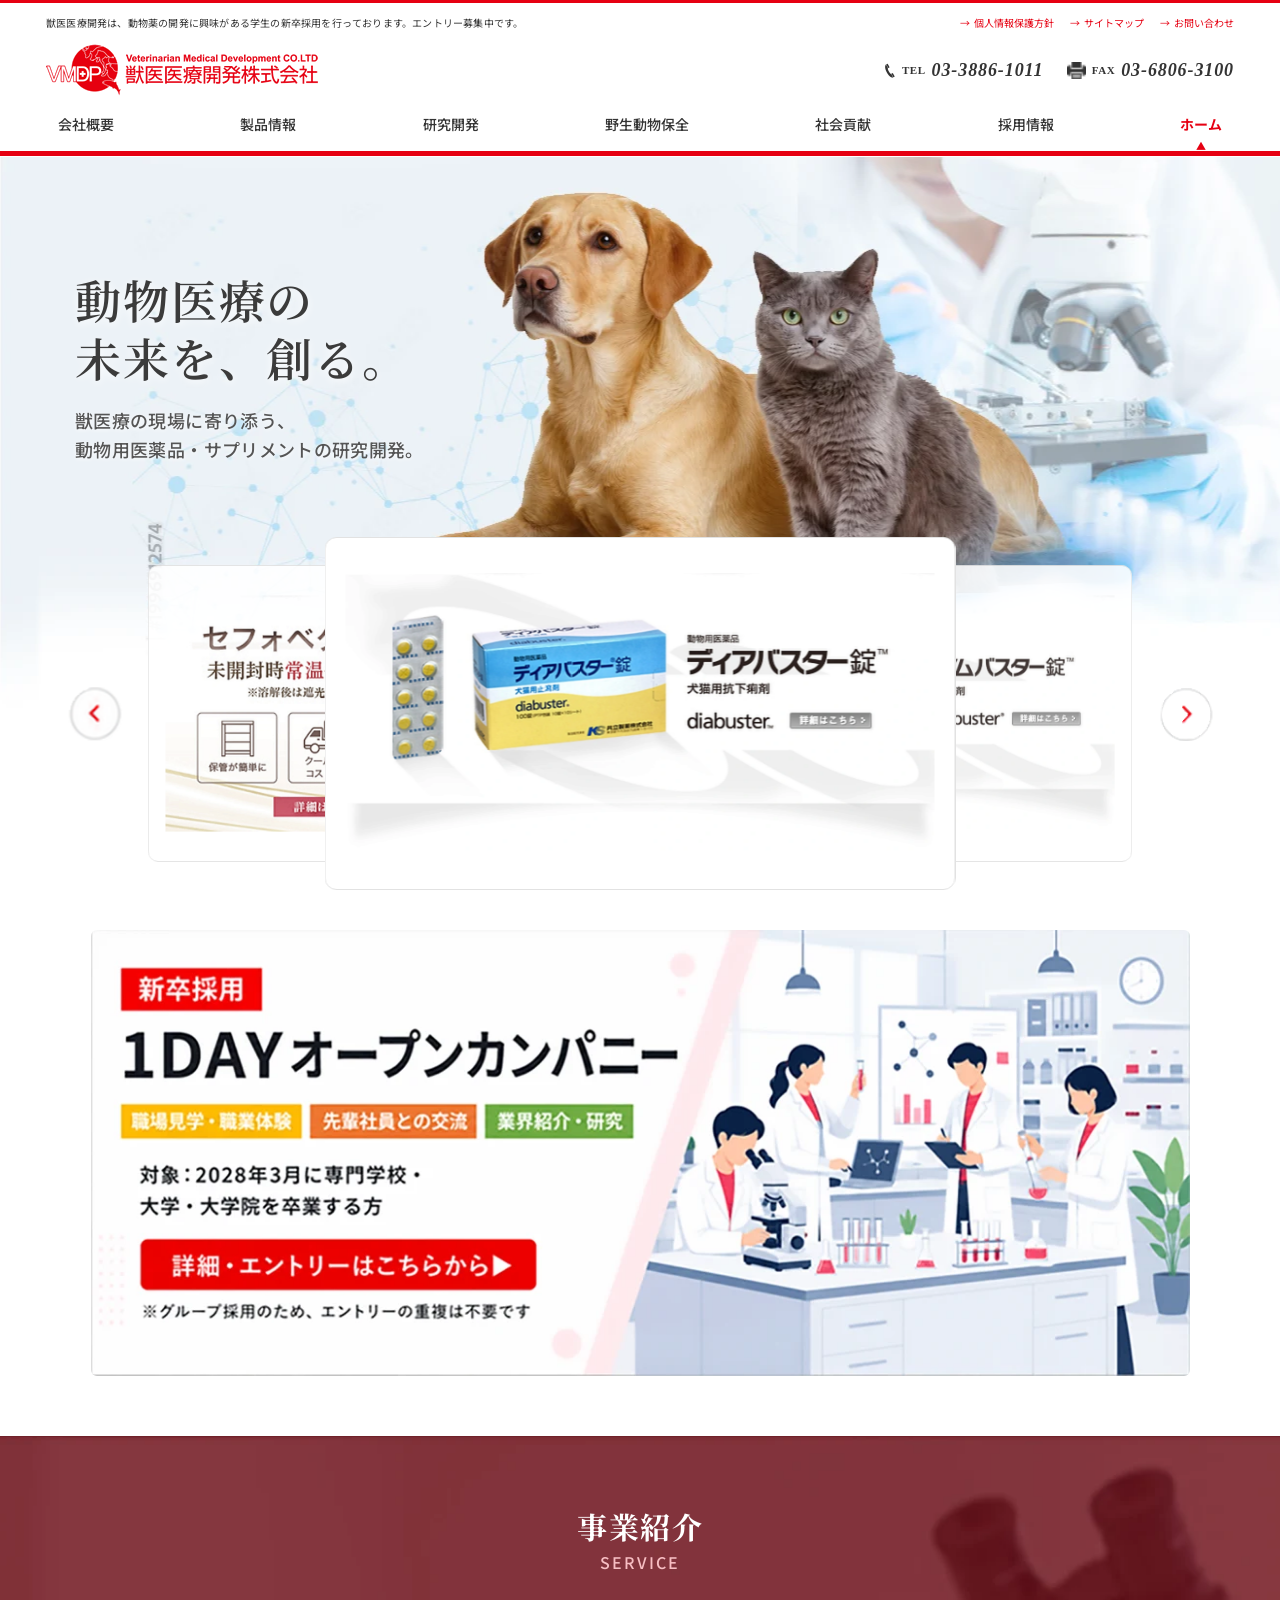
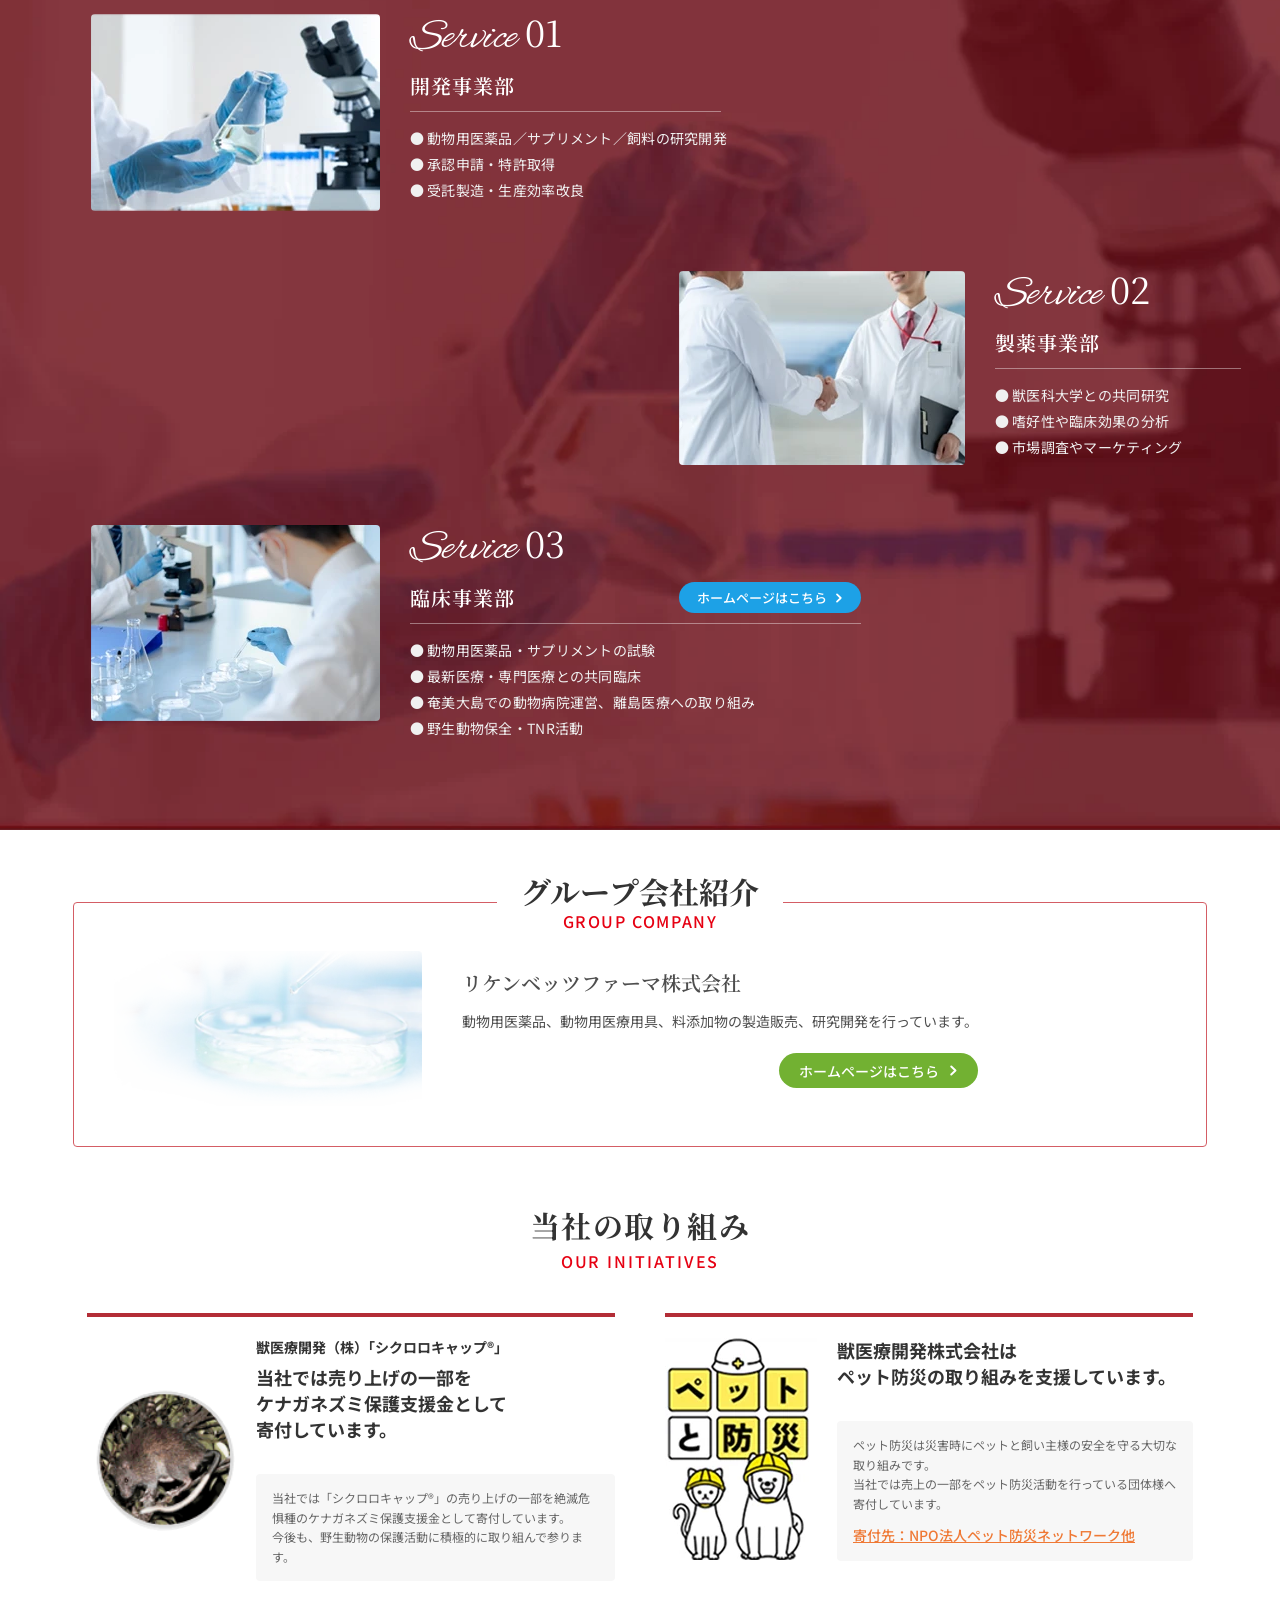
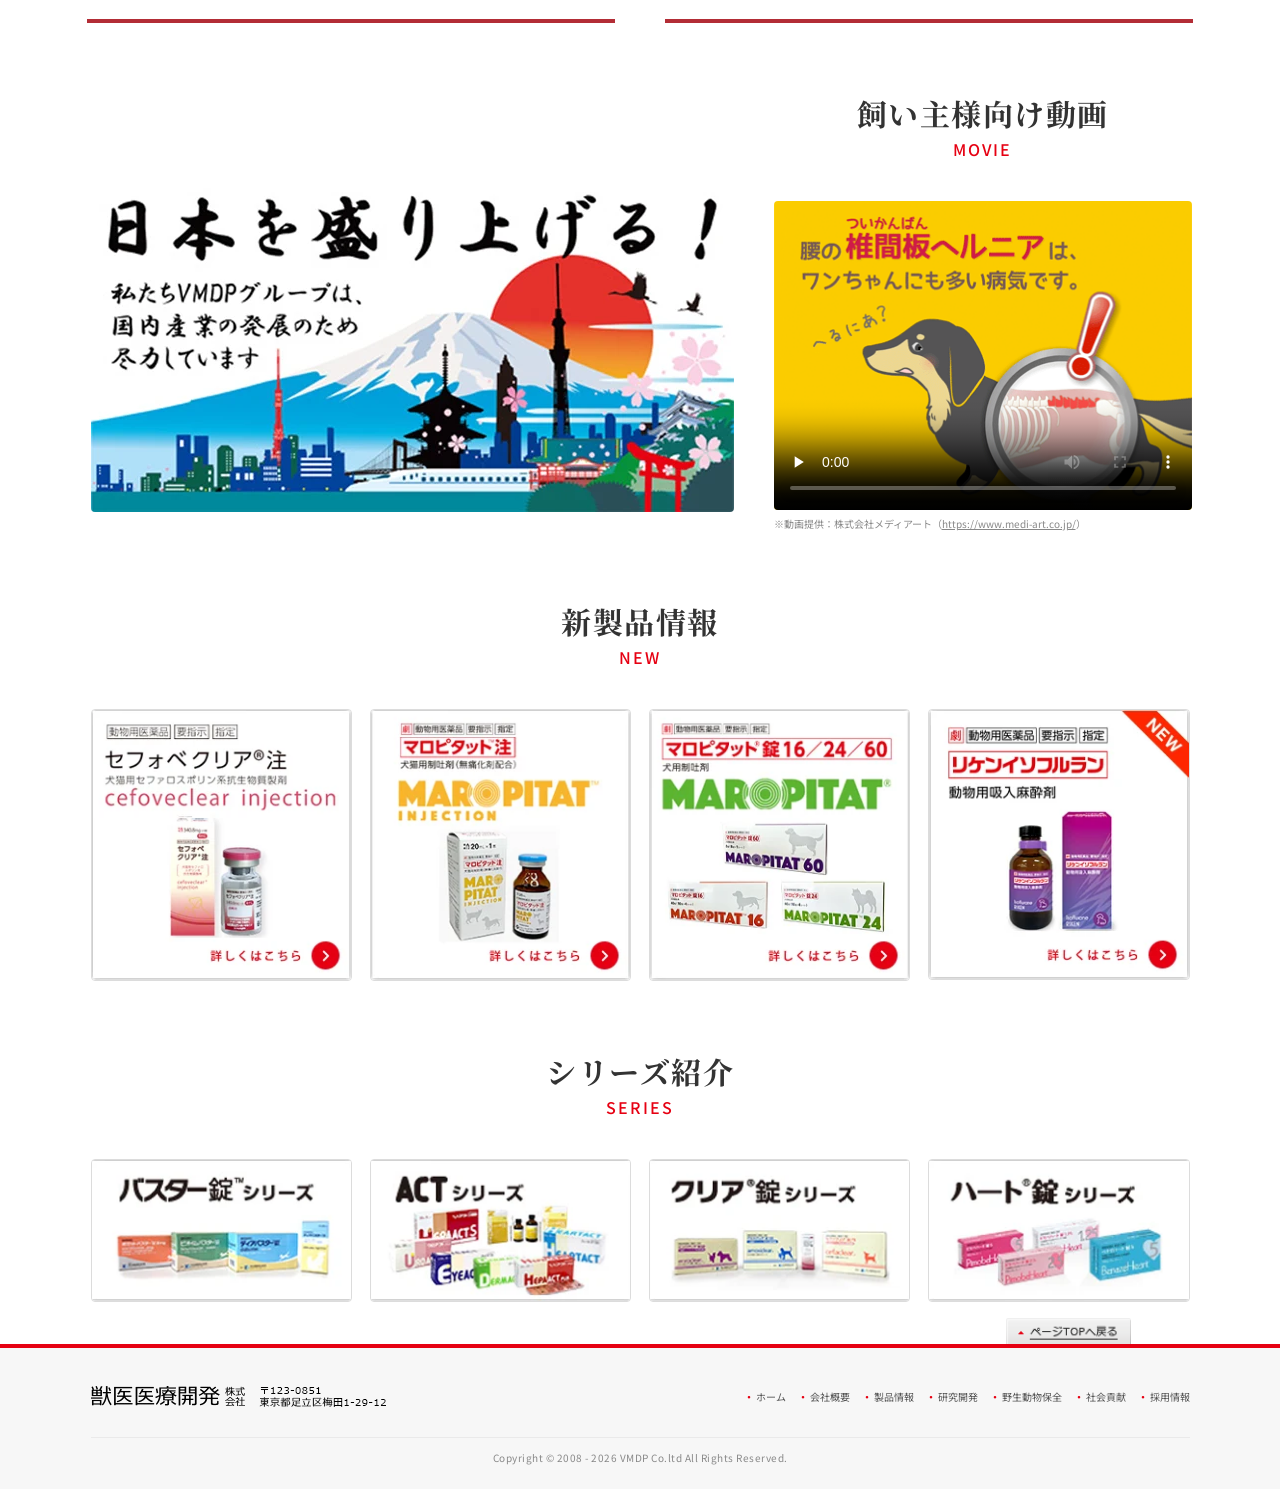
==== commit 38ed048a: "Update title and meta tags in index.html" ====
--- a/index.html
+++ b/index.html
@@ -4,9 +4,9 @@
 <head>
     <meta charset="UTF-8">
     <meta name="viewport" content="width=device-width, initial-scale=1.0">
-    <title>獣医医療開発株式会社　－VMDP－[home]</title>
-    <meta name="keywords" content="獣医医療開発,獣医,獣医師,求人,募集,採用募集，ディアバスター,ビオイムバスター,ボミットバスター,ウロアクト,ヘパアクト">
-    <meta name="description" content="獣医医療開発株式会社は、動物用医薬品・サプリメントの開発会社です。投薬コンプライアンス向上を目指し、製品開発を行っております。">
+    <title>獣医医療開発株式会社 －VMDP－ 【Home】</title>
+    <meta name="keywords" content="獣医医療開発株式会社, VMDP, 動物用医薬品, 動物用サプリメント, 動物薬開発, ディアバスター,ビオイムバスター,ボミットバスター,ウロアクト,ヘパアクト">
+    <meta name="description" content="獣医医療開発株式会社（VMDP）は、動物用医薬品・サプリメントの研究開発を通じて、動物の健康と獣医療の発展に貢献します。製品情報や研究開発、野生動物保全活動などをご紹介します。">
     <meta name="robots" content="ALL">
 
     <!-- Google Fonts: Noto Sans JP, Noto Serif JP, Alex Brush -->
@@ -676,4 +676,4 @@
     </script>
 </body>
 
-</html>+</html>
